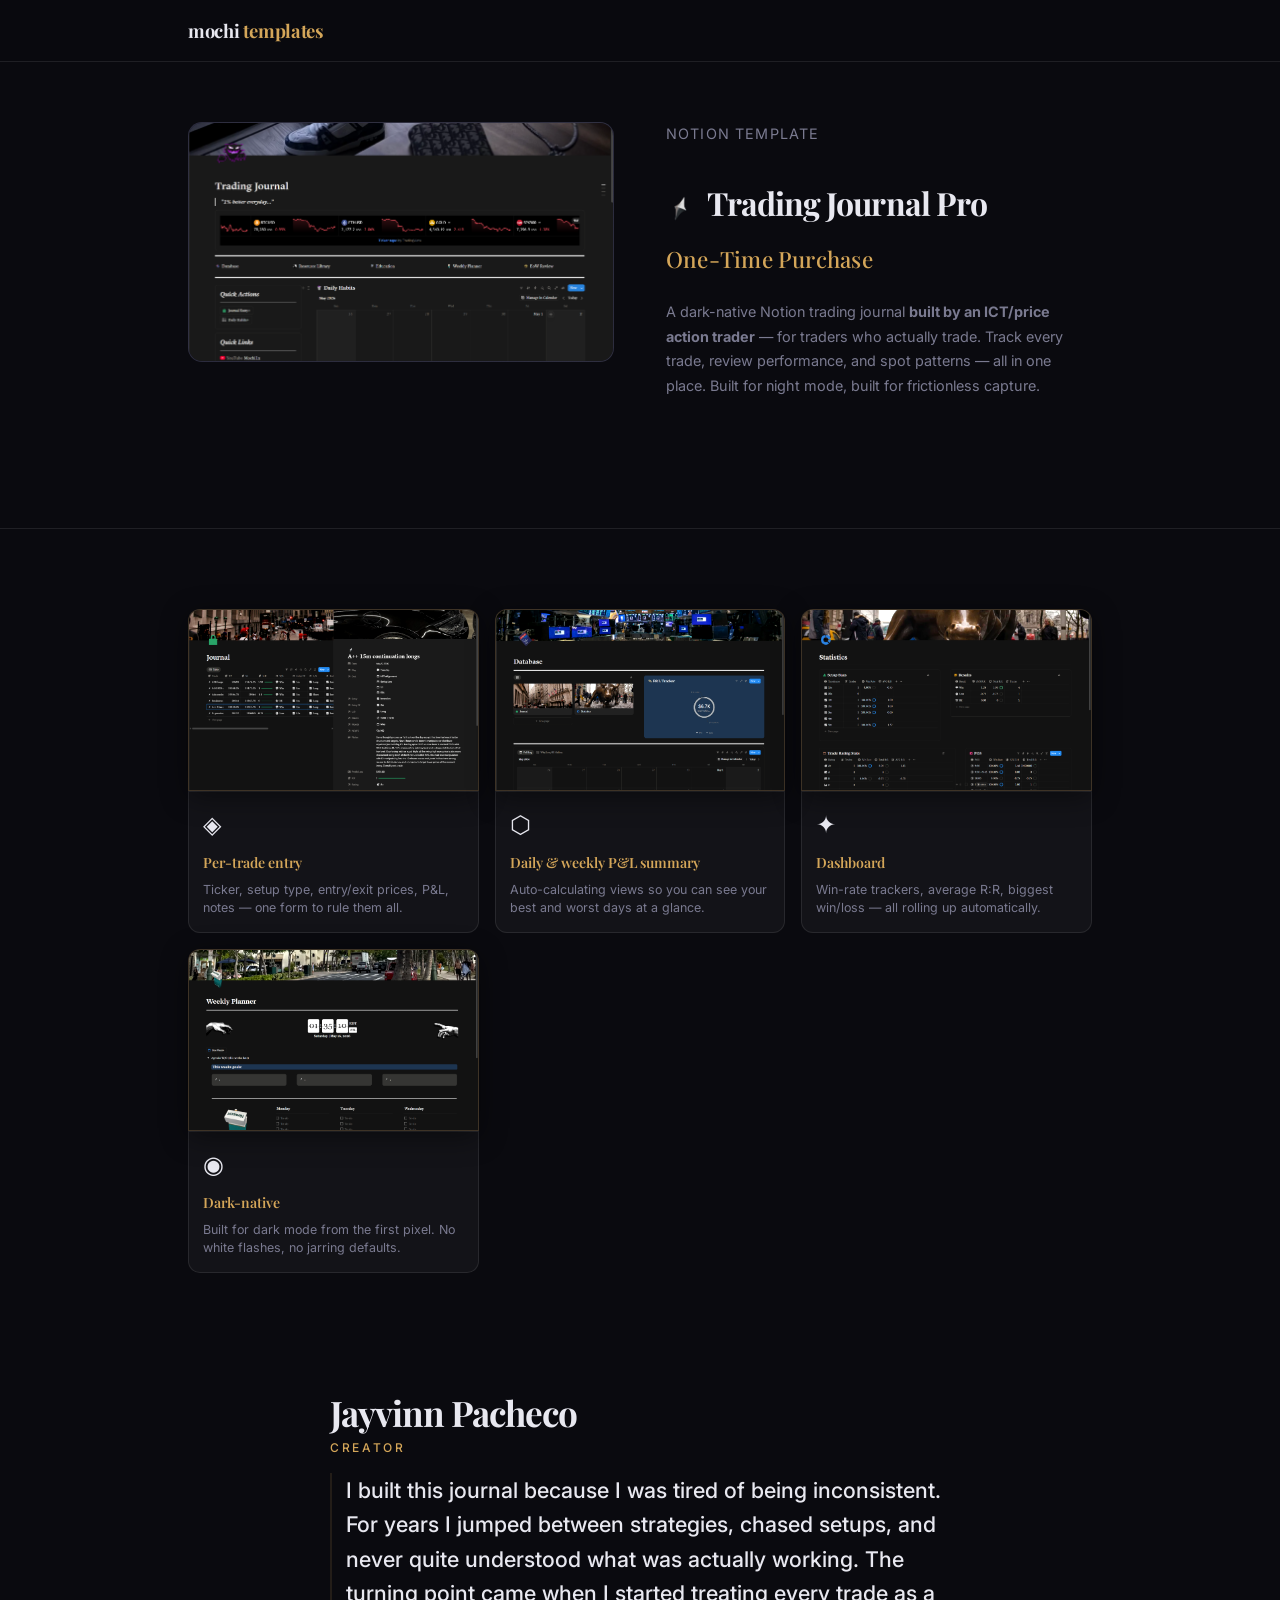
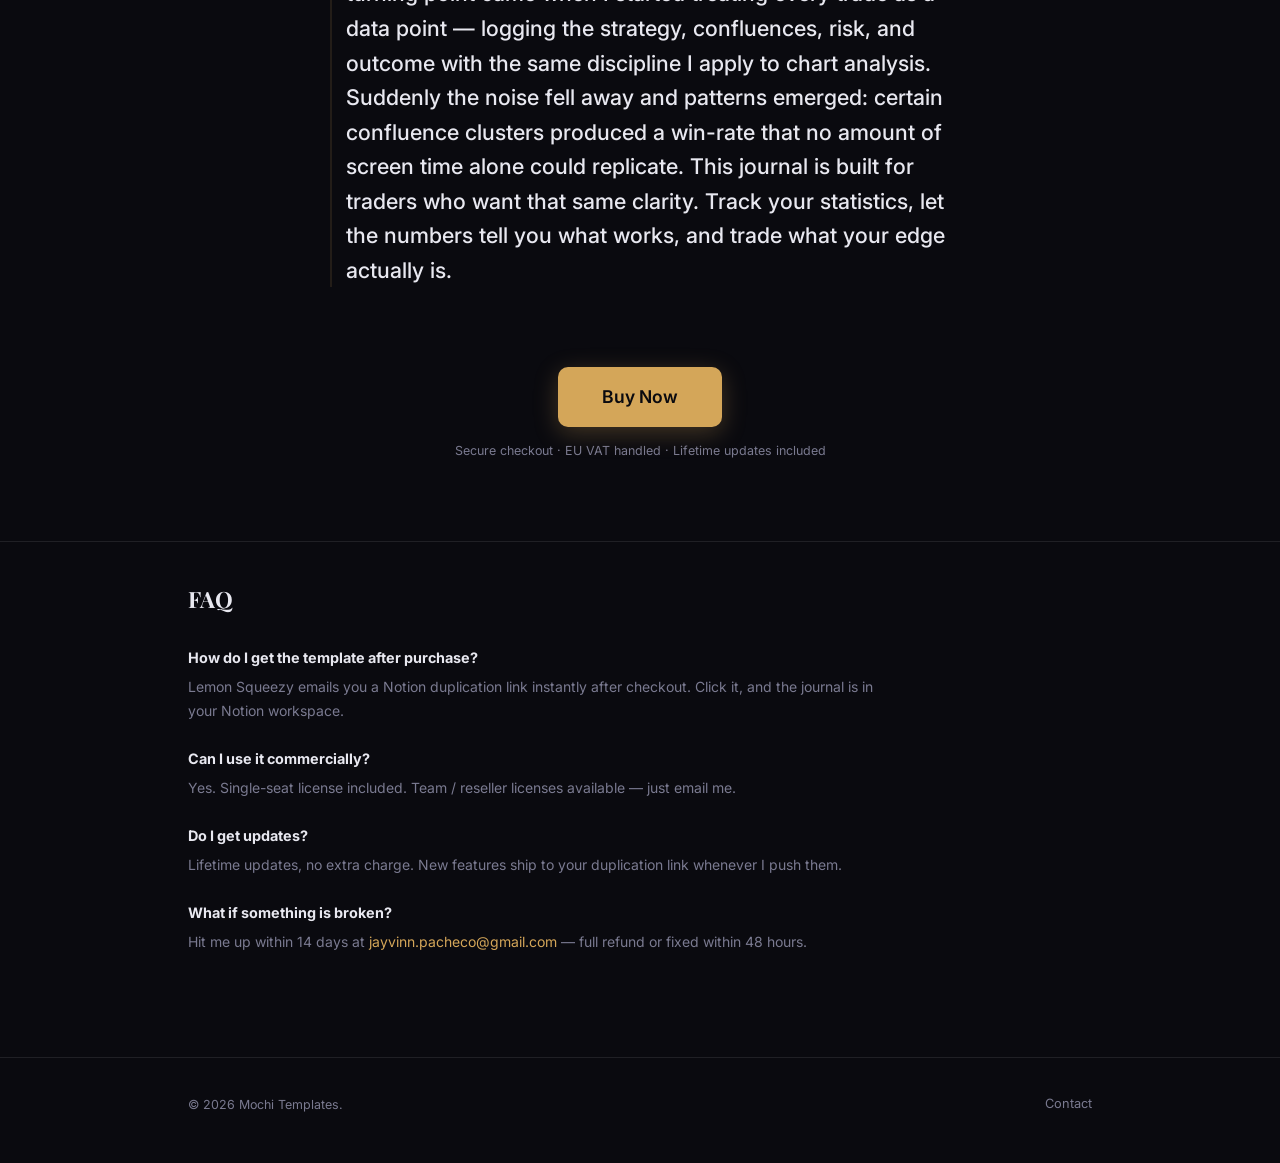
==== index.html @ adfff6d9 "Feature card titles and icons: gold/amber color - .features h3: add color: var(--amber) to match ico" ====
<!DOCTYPE html>
<html lang="en">
<head>
  <meta charset="UTF-8" />
  <meta name="viewport" content="width=device-width, initial-scale=1.0" />
  <title>Trading Journal Pro — Mochi Templates</title>
  <meta name="description" content="Dark-native Notion trading journal for day traders. Track trades, review performance, spot patterns." />
  <link rel="preconnect" href="https://fonts.googleapis.com">
  <link rel="preconnect" href="https://fonts.gstatic.com" crossorigin>
  <link href="https://fonts.googleapis.com/css2?family=Playfair+Display:ital,wght@0,400;0,600;0,700;1,400&family=Inter:wght@300;400;500;600&display=swap" rel="stylesheet">
  <link rel="stylesheet" href="css/style.css?v=b0e0fac" />
</head>
<body>

<header>
  <div class="inner">
    <div class="logo">mochi <span>templates</span></div>
  </div>
</header>

<section class="product-detail">
  <div class="inner">
    <input type="checkbox" id="screenshot-toggle" class="lightbox-toggle">

    <label for="screenshot-toggle" class="product-preview">
      <img src="images/journal-screenshot.png" alt="Trading Journal Pro screenshot — click to enlarge">
    </label>

    <label for="screenshot-toggle" class="lightbox" id="lightbox">
      <div class="lightbox-inner">
        <img src="images/journal-screenshot.png" alt="Trading Journal Pro screenshot — enlarged">
      </div>
    </label>
    <div class="product-info">
      <p class="card-badge">Notion Template</p>
      <h1><img src="images/journal-icon.webp" alt="" class="card-icon"> Trading Journal Pro</h1>
      <p class="price">One-Time Purchase</p>
      <p>A dark-native Notion trading journal <strong>built by an ICT/price action trader</strong> — for traders who actually trade. Track every trade, review performance, and spot patterns — all in one place. Built for night mode, built for frictionless capture.</p>
    </div>
  </div>
</section>

<section class="features">
  <div class="inner">
    <div class="features-col">
      <div class="feature-card">
        <input type="checkbox" id="feature-entry-toggle" class="lightbox-toggle">
        <label for="feature-entry-toggle" class="feature-thumb">
          <img src="images/feature-entry.png" alt="Per-trade entry screenshot - click to enlarge">
        </label>
        <label for="feature-entry-toggle" class="lightbox" id="feature-entry-lightbox">
          <div class="lightbox-inner">
            <img src="images/feature-entry.png" alt="Per-trade entry - enlarged">
          </div>
        </label>
        <div class="feature-text">
          <div class="feature-icon"><span>◈</span></div>
          <h3>Per-trade entry</h3>
          <p>Ticker, setup type, entry/exit prices, P&amp;L, notes — one form to rule them all.</p>
        </div>
      </div>
      <div class="feature-card">
        <input type="checkbox" id="feature-summary-toggle" class="lightbox-toggle">
        <label for="feature-summary-toggle" class="feature-thumb">
          <img src="images/feature-summary.png" alt="Daily &amp; weekly P&amp;L summary screenshot - click to enlarge">
        </label>
        <label for="feature-summary-toggle" class="lightbox" id="feature-summary-lightbox">
          <div class="lightbox-inner">
            <img src="images/feature-summary.png" alt="Daily &amp; weekly P&amp;L summary - enlarged">
          </div>
        </label>
        <div class="feature-text">
          <div class="feature-icon"><span>⬡</span></div>
          <h3>Daily &amp; weekly P&amp;L summary</h3>
          <p>Auto-calculating views so you can see your best and worst days at a glance.</p>
        </div>
      </div>
      <div class="feature-card">
        <input type="checkbox" id="feature-dashboard-toggle" class="lightbox-toggle">
        <label for="feature-dashboard-toggle" class="feature-thumb">
          <img src="images/feature-dashboard.png" alt="Dashboard screenshot - click to enlarge">
        </label>
        <label for="feature-dashboard-toggle" class="lightbox" id="feature-dashboard-lightbox">
          <div class="lightbox-inner">
            <img src="images/feature-dashboard.png" alt="Dashboard - enlarged">
          </div>
        </label>
        <div class="feature-text">
          <div class="feature-icon"><span>✦</span></div>
          <h3>Dashboard</h3>
          <p>Win-rate trackers, average R:R, biggest win/loss — all rolling up automatically.</p>
        </div>
      </div>
      <div class="feature-card">
        <input type="checkbox" id="feature-darknative-toggle" class="lightbox-toggle">
        <label for="feature-darknative-toggle" class="feature-thumb">
          <img src="images/feature-darknative.png" alt="Dark-native screenshot - click to enlarge">
        </label>
        <label for="feature-darknative-toggle" class="lightbox" id="feature-darknative-lightbox">
          <div class="lightbox-inner">
            <img src="images/feature-darknative.png" alt="Dark-native - enlarged">
          </div>
        </label>
        <div class="feature-text">
          <div class="feature-icon"><span>◉</span></div>
          <h3>Dark-native</h3>
          <p>Built for dark mode from the first pixel. No white flashes, no jarring defaults.</p>
        </div>
      </div>
    </div>
  </div>
</section>

<section class="about-section">
  <div class="inner">
    <div class="about-header">
      <h1 class="about-name">Jayvinn Pacheco</h1>
      <p class="about-role">Creator</p>
      <p class="about-bio">I built this journal because I was tired of being inconsistent. For years I jumped between strategies, chased setups, and never quite understood what was actually working. The turning point came when I started treating every trade as a data point — logging the strategy, confluences, risk, and outcome with the same discipline I apply to chart analysis. Suddenly the noise fell away and patterns emerged: certain confluence clusters produced a win-rate that no amount of screen time alone could replicate. This journal is built for traders who want that same clarity. Track your statistics, let the numbers tell you what works, and trade what your edge actually is.</p>
    </div>
  </div>
</section>


<section class="buy-section">
  <div class="inner">
    <a href="https://mochitemplates.lemonsqueezy.com/checkout/buy/52735619-9ce7-4ea7-b6ab-2736a33cb7d8?embed=1"
       class="lemonsqueezy-button btn btn-amber btn-lg" style="font-family:var(--body);">Buy Now</a>
    <p class="buy-note">Secure checkout · EU VAT handled · Lifetime updates included</p>
  </div>
</section>

<!-- FAQ -->
<section class="faq-section">
  <div class="inner">
    <h2 class="section-heading">FAQ</h2>
    <div class="faq-list">
      <div class="faq-item">
        <p class="faq-q"><strong>How do I get the template after purchase?</strong></p>
        <p class="faq-a">Lemon Squeezy emails you a Notion duplication link instantly after checkout. Click it, and the journal is in your Notion workspace.</p>
      </div>
      <div class="faq-item">
        <p class="faq-q"><strong>Can I use it commercially?</strong></p>
        <p class="faq-a">Yes. Single-seat license included. Team / reseller licenses available — just email me.</p>
      </div>
      <div class="faq-item">
        <p class="faq-q"><strong>Do I get updates?</strong></p>
        <p class="faq-a">Lifetime updates, no extra charge. New features ship to your duplication link whenever I push them.</p>
      </div>
      <div class="faq-item">
        <p class="faq-q"><strong>What if something is broken?</strong></p>
        <p class="faq-a">Hit me up within 14 days at <a href="mailto:jayvinn.pacheco@gmail.com" class="text-link">jayvinn.pacheco@gmail.com</a> — full refund or fixed within 48 hours.</p>
      </div>
    </div>
  </div>
</section>

<footer>
  <div class="inner">
    <span>© 2026 Mochi Templates.</span>
    <div style="display:flex;gap:24px;">
      <a href="mailto:jayvinn.pacheco@gmail.com">Contact</a>
    </div>
  </div>
</footer>

<script src="https://assets.lemonsqueezy.com/lemon.js" defer></script>
</body>
</html>
---- css/style.css ----
/* globals */
:root {
  --bg: #0a0a0f;
  --surface: rgba(255,255,255,.04);
  --surface-hover: rgba(255,255,255,.08);
  --border: rgba(255,255,255,.09);
  --amber: #d4a659;
  --amber-dim: rgba(212,166,89,.12);
  --amber-glow: rgba(212,166,89,.28);
  --text: #e8e8f0;
  --muted: #7a7a90;
  --radius: 14px;
  --spring: cubic-bezier(.23,1,.32,1);
  --display: 'Playfair Display', Georgia, serif;
  --body: 'Inter', -apple-system, BlinkMacSystemFont, sans-serif;
}

*, *::before, *::after { box-sizing: border-box; margin: 0; padding: 0; }
html { scroll-behavior: smooth; }
body {
  font-family: var(--body);
  background: var(--bg);
  color: var(--text);
  line-height: 1.6;
  min-height: 100vh;
}
a { color: inherit; text-decoration: none; }
img { max-width: 100%; display: block; }

.inner { max-width: 960px; margin: 0 auto; padding: 0 28px; }

/* ─── HEADER ─── */
header {
  position: sticky; top: 0; z-index: 20;
  background: rgba(10,10,15,.82); backdrop-filter: blur(14px);
  border-bottom: 1px solid var(--border);
  padding: 16px 0;
}
header .inner { display: flex; align-items: center; justify-content: space-between; }
.logo { font-size: 1.15rem; font-weight: 700; letter-spacing: -.015em; font-family: var(--display); }
.logo span { color: var(--amber); }
nav { display: flex; gap: 28px; }
nav a { font-size: .875rem; color: var(--muted); transition: color .2s; }
nav a:hover { color: var(--text); }

/* ─── HERO ─── */
.hero {
  padding: 90px 0 80px;
  text-align: center;
}
.hero h1 {
  font-size: clamp(2.2rem, 5vw, 3.4rem);
  font-weight: 700;
  letter-spacing: -.03em;
  line-height: 1.15;
  margin-bottom: 18px;
  font-family: var(--display);
}
.hero h1 em {
  font-style: normal;
  color: var(--amber);
  text-shadow: 0 0 40px var(--amber-glow);
}
.hero p {
  font-size: 1.05rem;
  color: var(--muted);
  max-width: 560px;
  margin: 0 auto 38px;
}

/* ─── BUTTONS ─── */
.btn {
  display: inline-flex; align-items: center; gap: 8px;
  padding: 13px 30px; border-radius: 10px;
  font-size: .95rem; font-weight: 600;
  font-family: var(--body);
  cursor: pointer; border: none; transition: transform .22s var(--spring), box-shadow .22s var(--spring);
  position: relative; overflow: hidden;
}
.btn::after {
  content: ''; position: absolute; inset: 0;
  background: linear-gradient(135deg, rgba(255,255,255,.1), transparent 60%);
  opacity: 0; transition: opacity .2s;
}
.btn:hover::after { opacity: 1; }
.btn:hover { transform: translateY(-2px); }

.btn-amber {
  background: var(--amber);
  color: #0a0a0f;
  box-shadow: 0 6px 24px var(--amber-glow);
}
.btn-amber:hover { box-shadow: 0 10px 40px rgba(232,162,63,.35); }

.btn-ghost {
  background: var(--surface);
  color: var(--text);
  border: 1px solid var(--border);
}
.btn-ghost:hover { background: var(--surface-hover); }

/* ─── TEMPLATE CARDS ─── */
.cards { padding: 40px 0 80px; }
.section-label {
  font-size: .75rem; text-transform: uppercase; letter-spacing: .12em;
  color: var(--muted); margin-bottom: 28px;
}
.cards-grid {
  display: grid;
  grid-template-columns: repeat(auto-fill, minmax(300px, 1fr));
  gap: 24px;
}
.card {
  background: var(--surface);
  border: 1px solid var(--border);
  border-radius: var(--radius);
  overflow: hidden;
  transition: transform .25s var(--spring), border-color .25s, box-shadow .25s;
  cursor: pointer;
}
.card:hover {
  transform: translateY(-4px);
  border-color: rgba(255,255,255,.16);
  box-shadow: 0 20px 60px rgba(0,0,0,.5), 0 0 0 1px var(--amber-dim);
}
.card-thumb {
  aspect-ratio: 16/10;
  background: linear-gradient(135deg, #16162a, #1c1c2e);
  display: flex; align-items: center; justify-content: center;
  color: var(--muted); font-size: .85rem;
}
.card-body { padding: 20px 22px; }
.card-badge {
  font-size: .7rem; text-transform: uppercase; letter-spacing: .08em;
  color: var(--amber);
  margin-bottom: 8px;
}
.card-body h3 { font-size: 1rem; font-weight: 650; margin-bottom: 6px; font-family: var(--display); }
.card-body p { font-size: .85rem; color: var(--muted); line-height: 1.55; }
.card-footer { padding: 14px 22px; border-top: 1px solid var(--border); display: flex; justify-content: space-between; align-items: center; }
.card-price { font-size: 1.05rem; font-weight: 700; color: var(--amber); }

/* ─── FEATURES ─── */
.features { padding: 80px 0; border-top: 1px solid var(--border); }
.features .inner {
  display: grid;
  grid-template-columns: 1fr;
  gap: 28px;
}

.features-col {
  display: grid;
  grid-template-columns: repeat(auto-fill, minmax(240px, 1fr));
  gap: 16px;
  width: 100%;
}

/* ─── ABOUT SECTION ─── */
.about-section {
  padding: 40px 0 80px;
}
.about-section .about-header {
  max-width: 620px;
  margin: 0 auto;
  text-align: left;
  align-items: flex-start;
  padding-top: 0;
}
.about-name {
  font-family: var(--display);
  font-size: clamp(1.5rem, 2.8vw, 2.2rem);
  font-weight: 700;
  letter-spacing: -.03em;
  color: var(--text);
  margin-bottom: 4px;
  line-height: 1.15;
}
.about-role {
  font-family: var(--body);
  font-size: .75rem;
  font-weight: 500;
  text-transform: uppercase;
  letter-spacing: .22em;
  color: var(--amber);
  margin-bottom: 16px;
}
.about-bio {
  font-size: 1.35rem;
  font-weight: 500;
  line-height: 1.6;
  border-left: 2px solid var(--amber-dim);
  padding-left: 14px;
}

/* ─── FOOTER ─── */
.feature-card > .feature-thumb { border-radius: calc(var(--radius) - 2px) calc(var(--radius) - 2px) 0 0; margin-bottom: 0; }
.feature-card > .feature-card {
  display: flex;
  flex-direction: column;
}
.feature-card > .feature-thumb {
  border-radius: calc(var(--radius) - 2px) calc(var(--radius) - 2px) 0 0;
  margin-bottom: 0;
}


.feature-text { padding: 18px; background: var(--surface); border: 1px solid var(--border); border-radius: 0 0 calc(var(--radius) - 2px) calc(var(--radius) - 2px); }
.feature-card > .feature-text { padding: 14px; background: var(--surface); border: 1px solid var(--border); border-radius: 0 0 calc(var(--radius) - 2px) calc(var(--radius) - 2px); }
.feature-icon { font-size: 1.5rem; margin-bottom: 8px; }
.feature-thumb {
  display: flex;
  aspect-ratio: 16/10;
  background: var(--surface);
  border: 1px solid rgba(212, 166, 89, .22);
  border-radius: calc(var(--radius) - 2px);
  overflow: hidden;
  position: relative;
  cursor: zoom-in;
  box-shadow: 0 6px 28px rgba(0,0,0,.45), 0 0 0 1px rgba(212, 166, 89, .1) inset;
  margin-bottom: 8px;
}
.feature-thumb img {
  width: 100%; height: 100%; object-fit: cover;
  position: absolute; inset: 0;
  filter: contrast(1.08) brightness(1.06);
}
.feature-thumb:hover img {
  brightness:1.14;
  transition: filter .3s ease, transform .25s cubic-bezier(.34,1.56,.64,1);
  transform: scale(1.02);
}

.feature-thumb img {
  width: 100%; height: 100%; object-fit: cover;
  position: absolute; inset: 0;
}

.feature-overlay {
  position: absolute;
  bottom: 0; left: 0; right: 0;
  height: 32px;
  background: linear-gradient(chars: rgba(10,10,15,.0), rgba(10,10,15,.6));
  display: flex;
  align-items: center;
  justify-content: flex-end;
  padding: 0 10px;
  font-size: .65rem;
  font-weight: 500;
  letter-spacing: .06em;
  text-transform: uppercase;
  color: var(--amber);
  font-family: var(--body);
  pointer-events: none;
  border-radius: 0 0 calc(var(--radius) - 2px) calc(var(--radius) - 2px);
}
.feature-thumb { aspect-ratio: 16/10; }
  aspect-ratio: 16/10;
.feature-icon span { color: var(--amber); }
.features h3 { font-size: .88rem; font-weight: 600; margin-bottom: 6px; font-family: var(--display); color: var(--amber); }
.features p  { font-size: .78rem; color: var(--muted); line-height: 1.5; }

/* ─── FOOTER ─── */
footer { border-top: 1px solid var(--border); padding: 36px 0 48px; }
footer .inner { display: flex; align-items: center; justify-content: space-between; }
footer a { font-size: .8rem; color: var(--muted); transition: color .2s; }
footer a:hover { color: var(--amber); }
footer span { font-size: .78rem; color: var(--muted); }

/* ─── PRODUCT DETAIL ─── */
.product-detail { padding: 60px 0 100px; }
.product-detail .inner { display: grid; grid-template-columns: 1fr 1fr; gap: 52px; align-items: start; }
.product-preview {
  aspect-ratio: 16/9;
  background: linear-gradient(135deg, #16162a, #1c1c2e);
  border-radius: var(--radius);
  border: 1px solid var(--border);
  display: flex; align-items: center; justify-content: center;
  overflow: hidden;
  position: relative;
}
.product-preview img {
  width: 100%; height: 100%; object-fit: cover;
  position: absolute; inset: 0;
}
.product-info h1 {
  font-size: 2rem; font-weight: 700; letter-spacing: -.03em;
  margin-bottom: 12px; font-family: var(--display);
}
.product-info h1 img {
  display: inline-block; vertical-align: middle;
  width: 28px; height: 28px; margin-right: 8px;
}

.card-icon {
  display: inline-block; vertical-align: middle;
  width: 26px; height: 26px; margin-right: 7px;
  opacity: 0.9; filter: none;
}

.product-info .price { font-size: 1.4rem; font-weight: 500; font-family: var(--display); color: var(--amber); letter-spacing: .01em; margin-bottom: 22px; }
.product-info p { font-size: .9rem; color: var(--muted); line-height: 1.7; margin-bottom: 30px; }
.product-features { margin-bottom: 36px; }
.product-features li {
  list-style: none;
  font-size: .875rem;
  padding: 7px 0;
  border-bottom: 1px solid var(--border);
}
.product-features li::before { content: '→ '; color: var(--amber); }

/* ─── LEGAL ─── */
.legal { padding: 80px 0; border-top: 1px solid var(--border); }
.legal .inner { max-width: 760px; }
.legal h1 { font-size: 1.9rem; font-weight: 700; letter-spacing: -.03em; margin-bottom: 12px; font-family: var(--display); }
.legal h2 { font-size: 1.1rem; font-weight: 600; margin: 36px 0 12px; color: var(--text); font-family: var(--display); }
.legal p { font-size: .875rem; color: var(--muted); line-height: 1.75; margin-bottom: 14px; }



/* ── hidden checkbox for lightbox state ── */
.lightbox-toggle {
  position: absolute; width: 0; height: 0;
  opacity: 0; pointer-events: none; overflow: hidden;
  clip: rect(0,0,0,0);
}

/* ── product preview becomes clickable label ── */
.product-preview {
  cursor: zoom-in;
}
.product-preview:hover img {
  filter: brightness(1.1);
}

/* ── lightbox overlay — hidden until checkbox checked ── */
.lightbox {
  display: none;
  position: fixed; inset: 0; z-index: 9999;
  background: rgba(0,0,0,.9);
  backdrop-filter: blur(10px);
  align-items: center; justify-content: center;
  padding: 40px;
  cursor: zoom-out;
  animation: lb-fade-in .25s ease;
}
#screenshot-toggle:checked ~ .lightbox {
  display: flex;
}

#feature-entry-toggle:checked ~ .lightbox {
  display: flex;
}
#feature-entry-toggle:checked ~ .lightbox .lightbox-inner img {
  transform: scale(1);
}

#feature-summary-toggle:checked ~ .lightbox {
  display: flex;
}
#feature-summary-toggle:checked ~ .lightbox .lightbox-inner img {
  transform: scale(1);
}

#feature-dashboard-toggle:checked ~ .lightbox {
  display: flex;
}
#feature-dashboard-toggle:checked ~ .lightbox .lightbox-inner img {
  transform: scale(1);
}

#feature-darknative-toggle:checked ~ .lightbox {
  display: flex;
}
#feature-darknative-toggle:checked ~ .lightbox .lightbox-inner img {
  transform: scale(1);
}


@keyframes lb-fade-in {
  from { opacity: 0; }
  to   { opacity: 1; }
}
.lightbox-inner {
  position: relative;
  max-width: 90vw;
  max-height: 84vh;
  display: flex;
  align-items: center;
  justify-content: center;
  cursor: default;
}
.lightbox-inner img {
  max-width: 90vw;
  max-height: 84vh;
  object-fit: contain;
  border-radius: var(--radius);
  box-shadow: 0 24px 80px rgba(0,0,0,.7), 0 0 0 1px var(--border);
  transform: scale(.92);
  transition: transform .35s cubic-bezier(.34,1.56,.64,1);
  cursor: zoom-out;
}
#screenshot-toggle:checked ~ .lightbox .lightbox-inner img {
  transform: scale(1);
}


/* ─── LEMONSQUEEZY OVERRIDES ─── */
.lemonsqueezy-button,
.lemonsqueezy-button *,
.ls-button,
.ls-button * {
  font-family: var(--body) !important;
}
/* ─── BUY SECTION ─── */
.buy-section { padding: 0 0 80px; }
.buy-section .inner { text-align: center; }
.buy-note {
  font-size: .78rem;
  color: var(--muted);
  margin-top: 14px;
  font-family: var(--body);
}
.btn-lg {
  font-size: 1.1rem;
  padding: 16px 44px;
}

/* ─── FAQ ─── */
.faq-section {
  padding: 40px 0 80px;
  border-top: 1px solid var(--border);
}
.section-heading {
  font-size: 1.4rem;
  font-weight: 700;
  font-family: var(--display);
  margin-bottom: 28px;
}
.faq-list {
  max-width: 700px;
}
.faq-item {
  margin-bottom: 24px;
}
.faq-q {
  font-size: .9rem;
  color: var(--text);
  margin-bottom: 6px;
  font-family: var(--body);
}
.faq-a {
  font-size: .875rem;
  color: var(--muted);
  line-height: 1.7;
  font-family: var(--body);
}
.text-link {
  color: var(--amber);
}
.text-link:hover { color: var(--amber); }



@media (max-width: 700px) {
  .product-detail .inner { grid-template-columns: 1fr; }
  nav { gap: 16px; }
  .features .inner { grid-template-columns: 1fr; }
  .features-col {
    display: grid;
    grid-template-columns: 1fr 1fr;
    gap: 12px;
    max-width: none;
  }
}
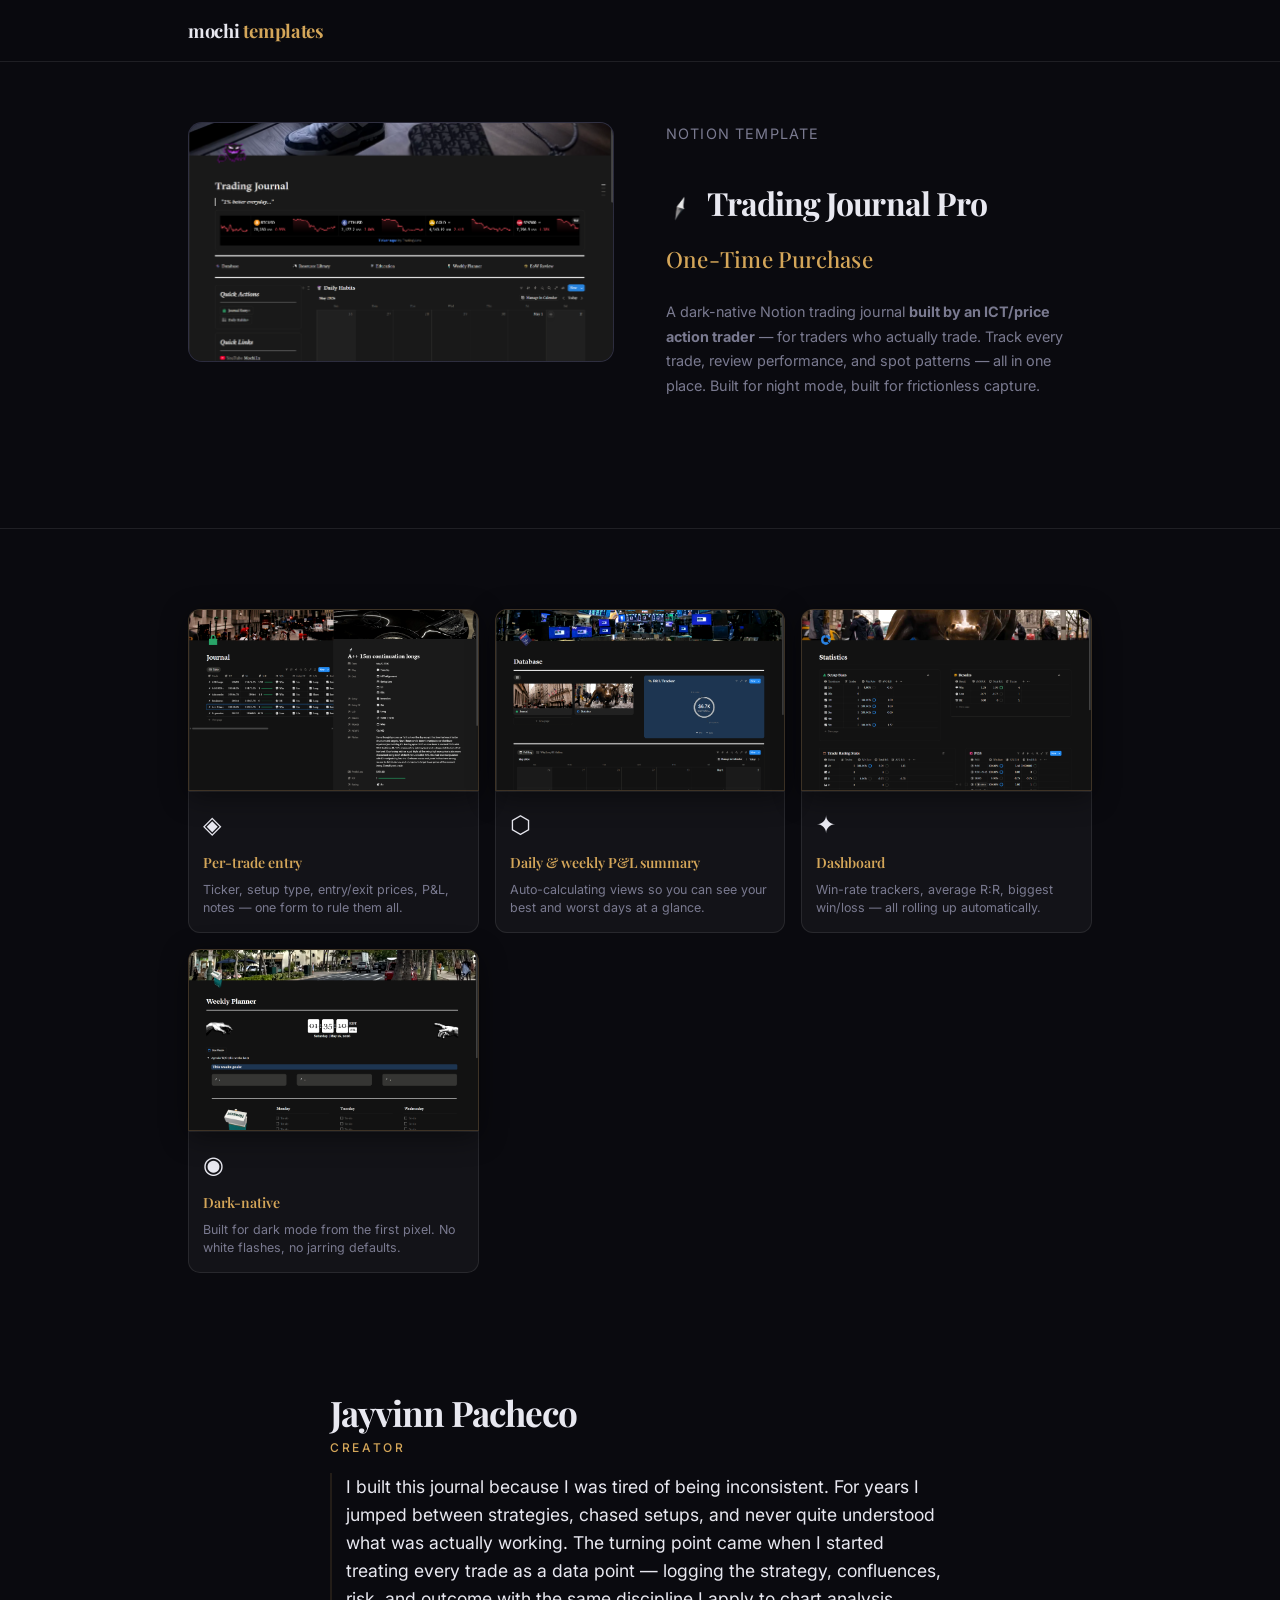
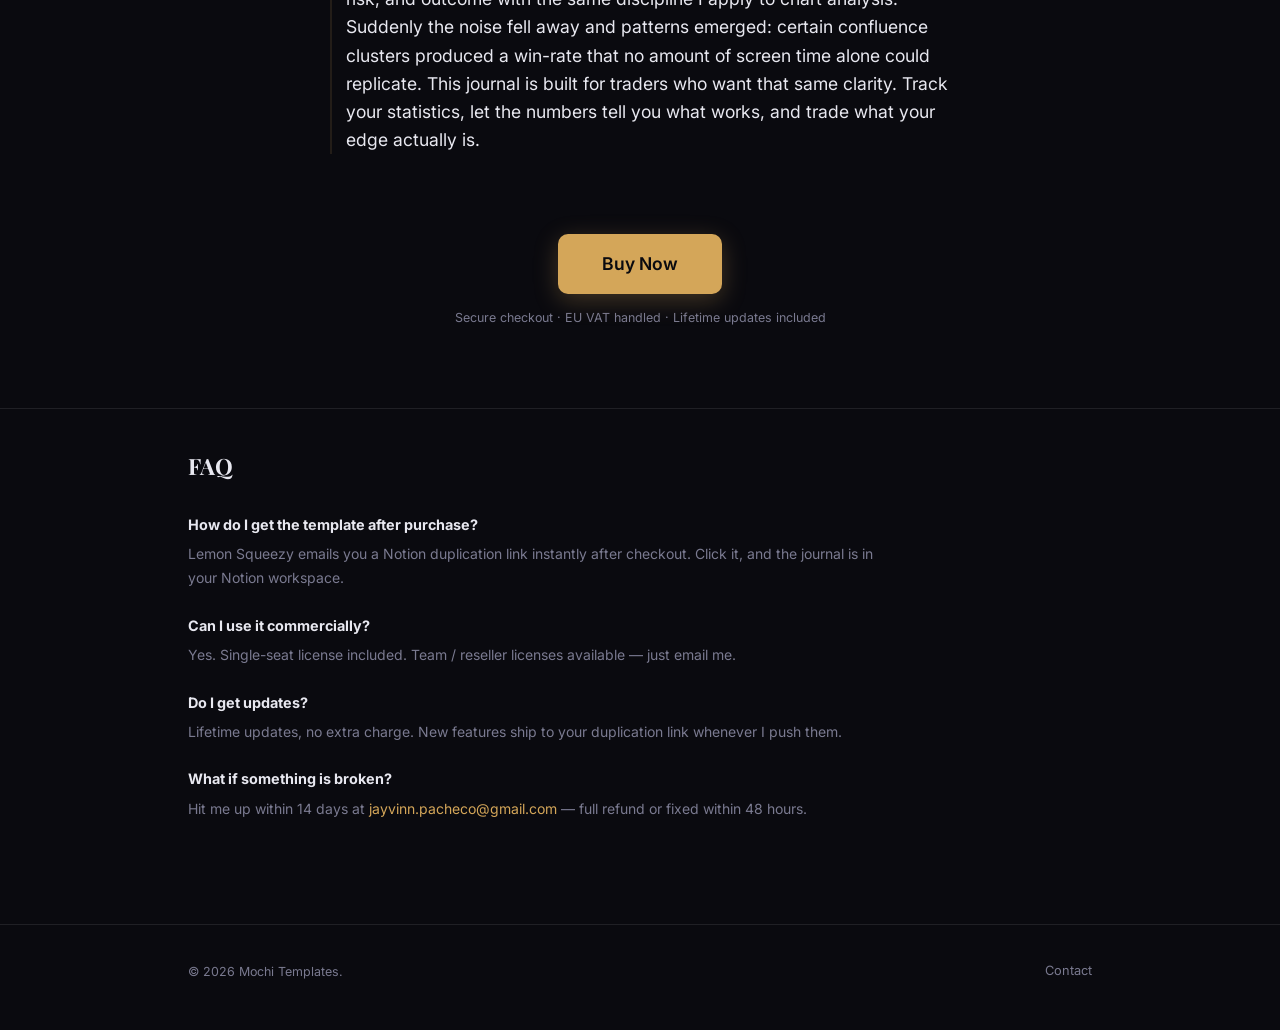
==== commit 554c8005: "Lighten bio paragraph: font-weight 500→400, font-size 1.35rem→1.1rem" ====
--- a/index.html
+++ b/index.html
@@ -8,7 +8,7 @@
   <link rel="preconnect" href="https://fonts.googleapis.com">
   <link rel="preconnect" href="https://fonts.gstatic.com" crossorigin>
   <link href="https://fonts.googleapis.com/css2?family=Playfair+Display:ital,wght@0,400;0,600;0,700;1,400&family=Inter:wght@300;400;500;600&display=swap" rel="stylesheet">
-  <link rel="stylesheet" href="css/style.css?v=b0e0fac" />
+  <link rel="stylesheet" href="css/style.css?v=8106c30" />
 </head>
 <body>
 
--- a/css/style.css
+++ b/css/style.css
@@ -185,8 +185,8 @@
   margin-bottom: 16px;
 }
 .about-bio {
-  font-size: 1.35rem;
-  font-weight: 500;
+  font-size: 1.1rem;
+  font-weight: 400;
   line-height: 1.6;
   border-left: 2px solid var(--amber-dim);
   padding-left: 14px;
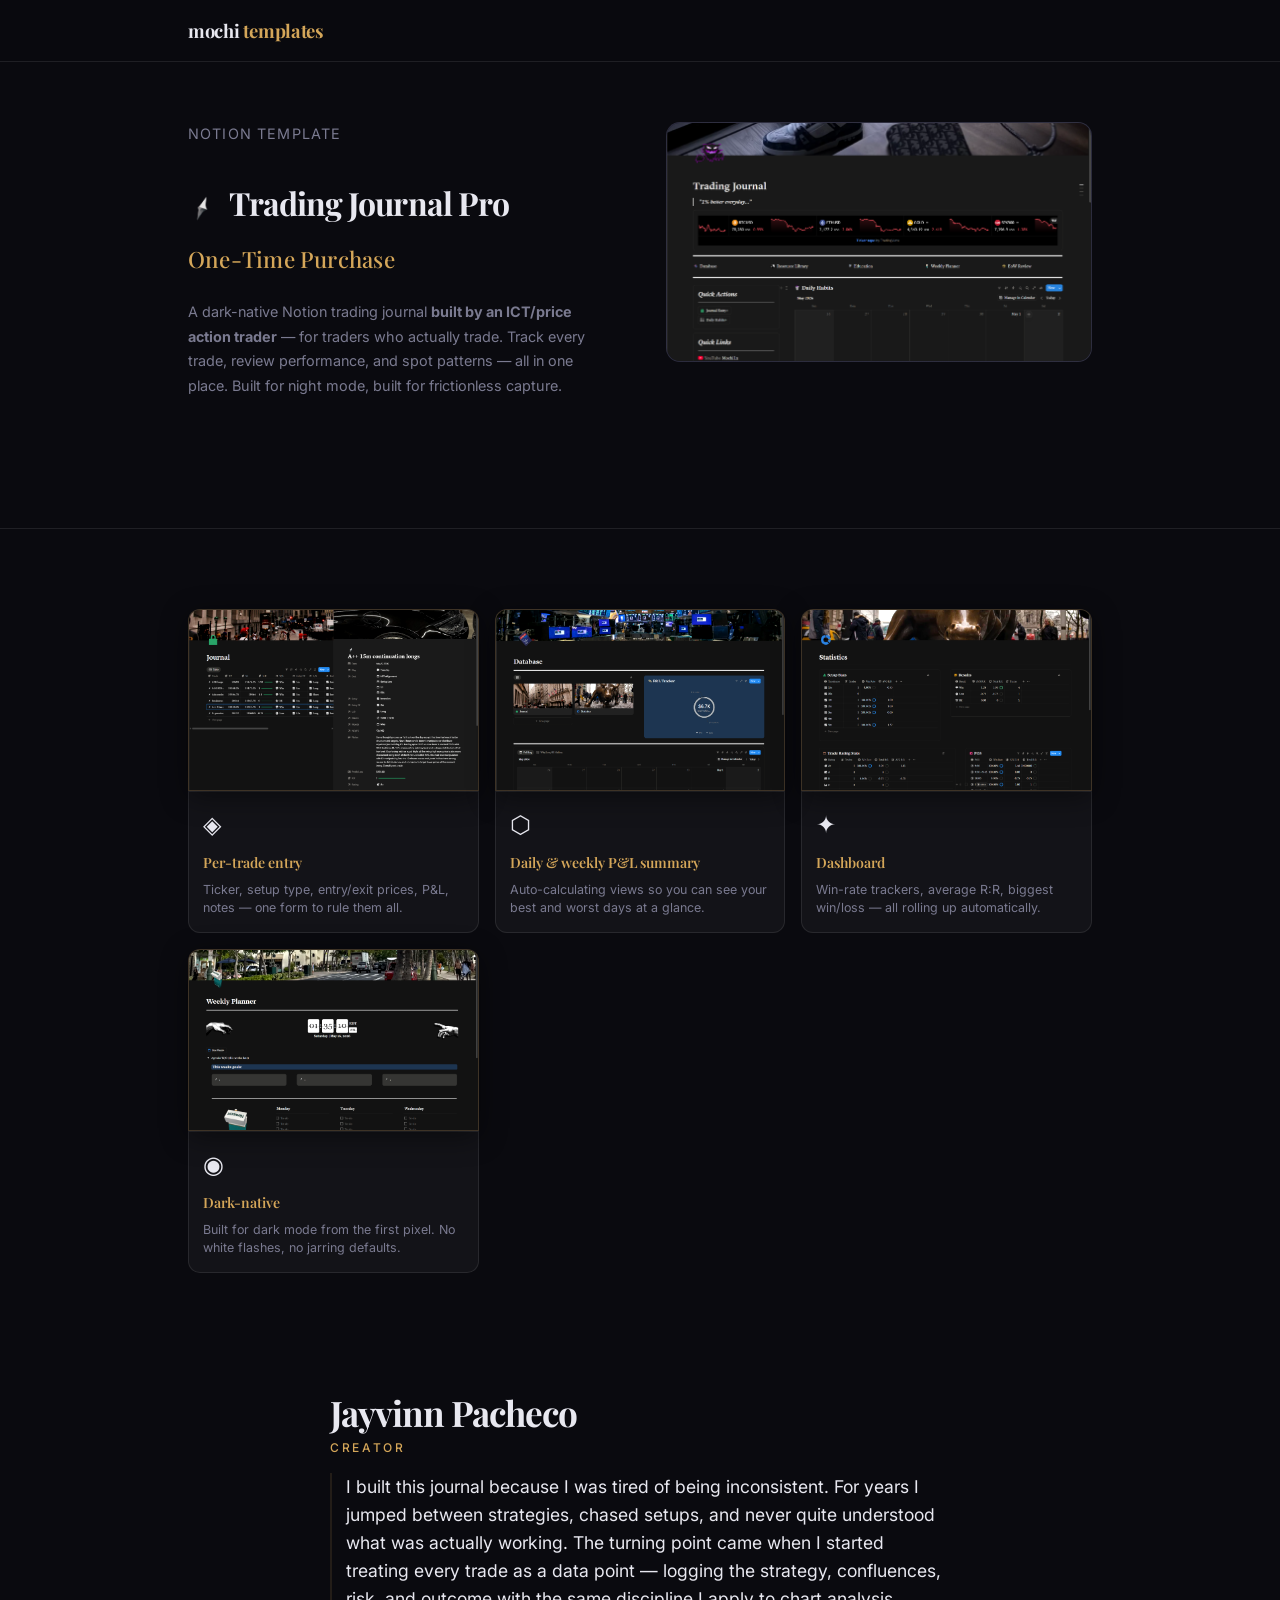
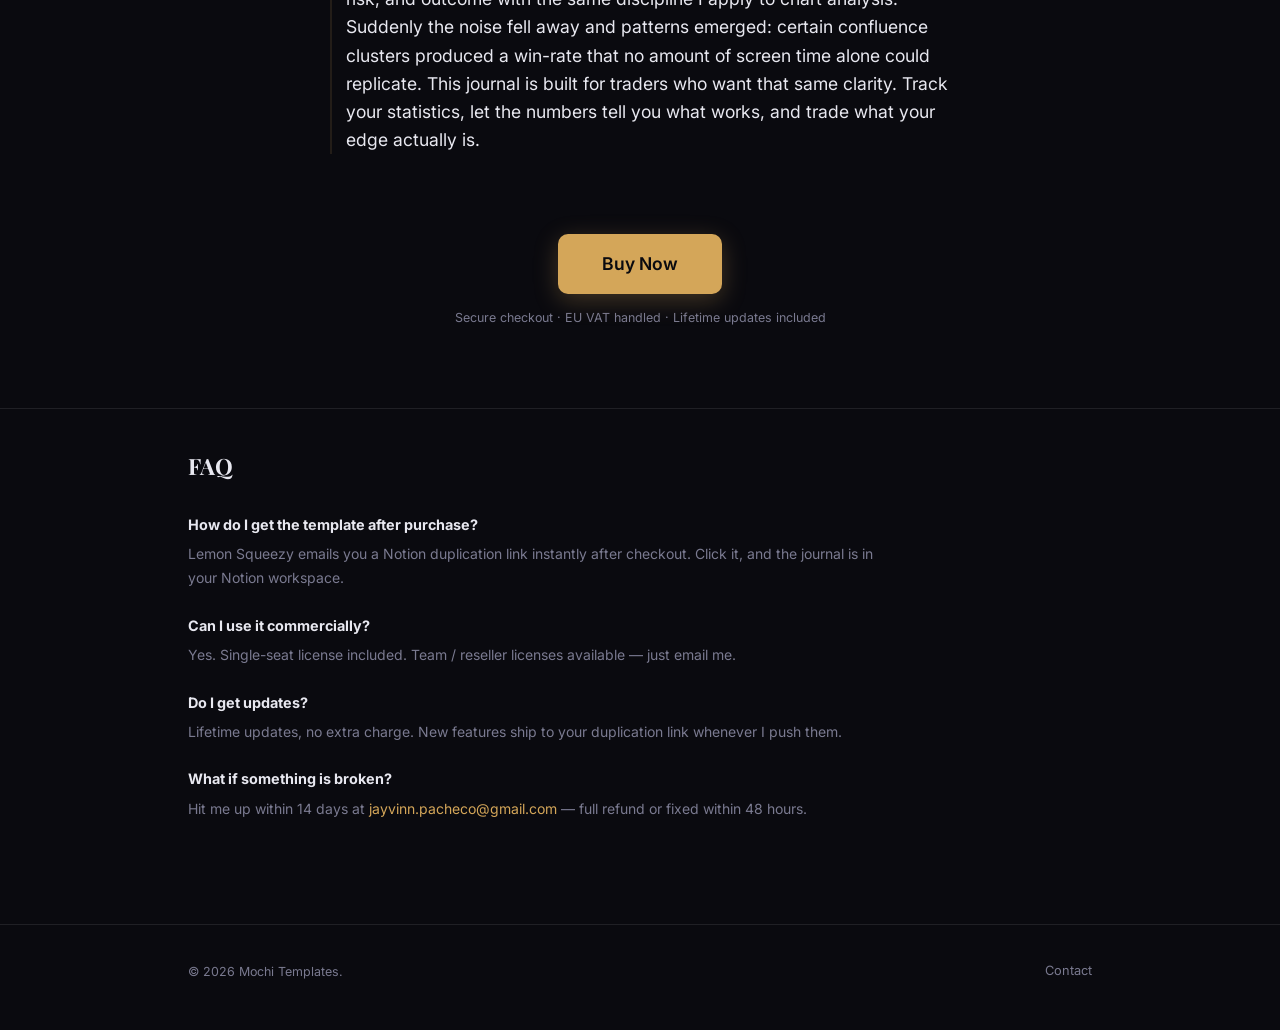
==== commit 89122052: "Swap product-detail grid order: description left, screenshot thumbnail right" ====
--- a/index.html
+++ b/index.html
@@ -8,7 +8,7 @@
   <link rel="preconnect" href="https://fonts.googleapis.com">
   <link rel="preconnect" href="https://fonts.gstatic.com" crossorigin>
   <link href="https://fonts.googleapis.com/css2?family=Playfair+Display:ital,wght@0,400;0,600;0,700;1,400&family=Inter:wght@300;400;500;600&display=swap" rel="stylesheet">
-  <link rel="stylesheet" href="css/style.css?v=8106c30" />
+  <link rel="stylesheet" href="css/style.css?v=f5477a0" />
 </head>
 <body>
 
@@ -22,6 +22,13 @@
   <div class="inner">
     <input type="checkbox" id="screenshot-toggle" class="lightbox-toggle">
 
+    <div class="product-info">
+      <p class="card-badge">Notion Template</p>
+      <h1><img src="images/journal-icon.webp" alt="" class="card-icon"> Trading Journal Pro</h1>
+      <p class="price">One-Time Purchase</p>
+      <p>A dark-native Notion trading journal <strong>built by an ICT/price action trader</strong> — for traders who actually trade. Track every trade, review performance, and spot patterns — all in one place. Built for night mode, built for frictionless capture.</p>
+    </div>
+
     <label for="screenshot-toggle" class="product-preview">
       <img src="images/journal-screenshot.png" alt="Trading Journal Pro screenshot — click to enlarge">
     </label>
@@ -31,12 +38,6 @@
         <img src="images/journal-screenshot.png" alt="Trading Journal Pro screenshot — enlarged">
       </div>
     </label>
-    <div class="product-info">
-      <p class="card-badge">Notion Template</p>
-      <h1><img src="images/journal-icon.webp" alt="" class="card-icon"> Trading Journal Pro</h1>
-      <p class="price">One-Time Purchase</p>
-      <p>A dark-native Notion trading journal <strong>built by an ICT/price action trader</strong> — for traders who actually trade. Track every trade, review performance, and spot patterns — all in one place. Built for night mode, built for frictionless capture.</p>
-    </div>
   </div>
 </section>
 
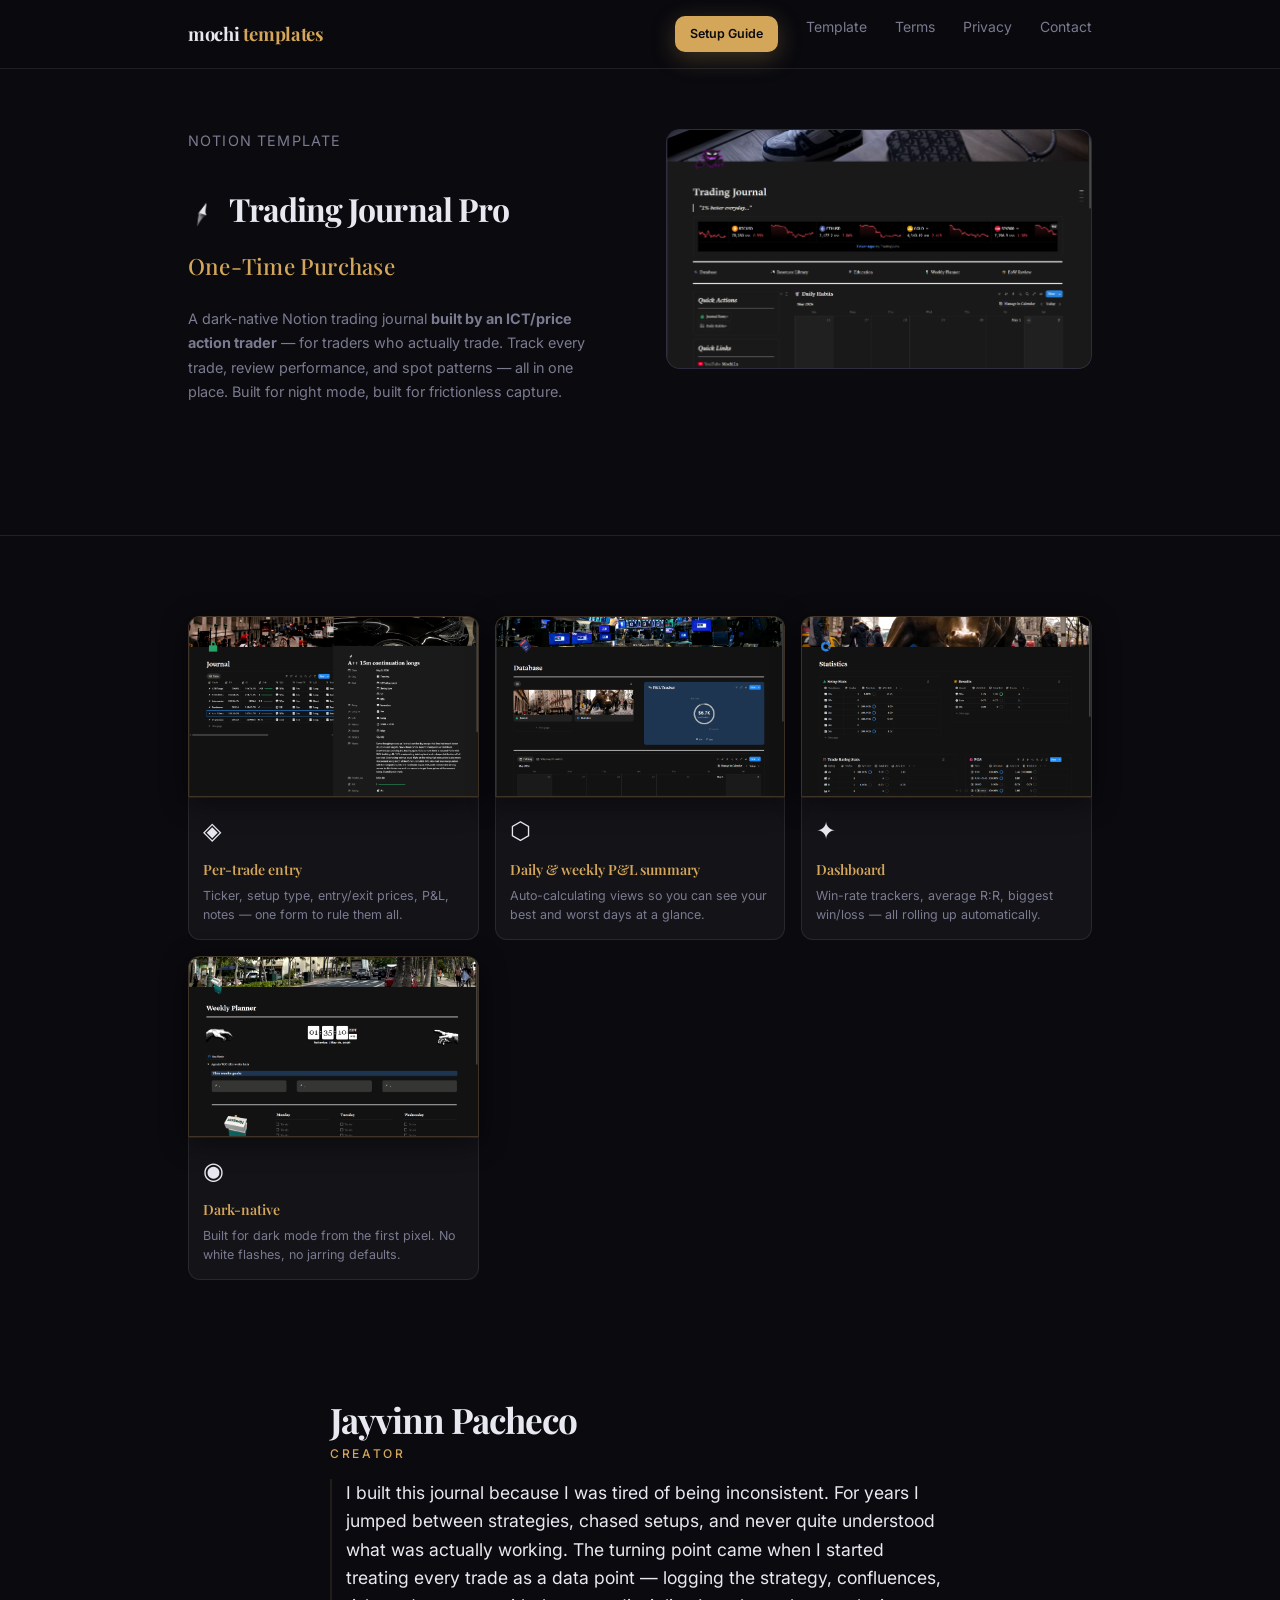
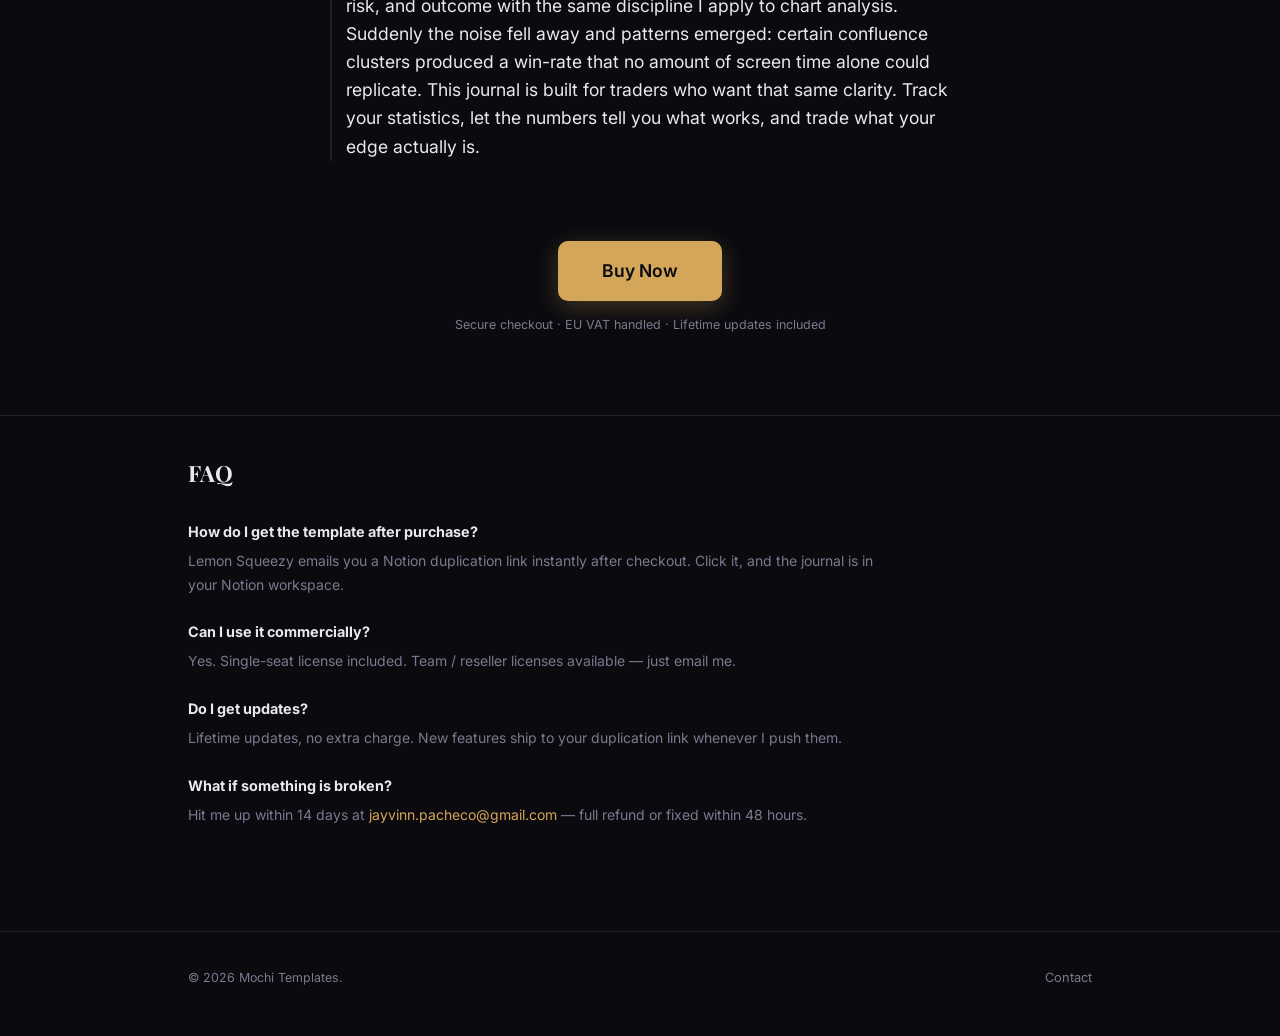
==== commit a7cb014d: "Add setup guide subpage + nav button on storefront - New setup-guide.html with 9-step walkthrough - " ====
--- a/index.html
+++ b/index.html
@@ -14,7 +14,14 @@
 
 <header>
   <div class="inner">
-    <div class="logo">mochi <span>templates</span></div>
+    <div class="logo"><a href="/">mochi <span>templates</span></a></div>
+    <nav>
+      <a href="/setup-guide.html" class="btn btn-amber" style="padding:8px 15px;font-size:.78rem;">Setup Guide</a>
+      <a href="/product/trading-journal-pro.html">Template</a>
+      <a href="/legal/terms.html">Terms</a>
+      <a href="/legal/privacy.html">Privacy</a>
+      <a href="mailto:jayvinn.pacheco@gmail.com">Contact</a>
+    </nav>
   </div>
 </header>
 
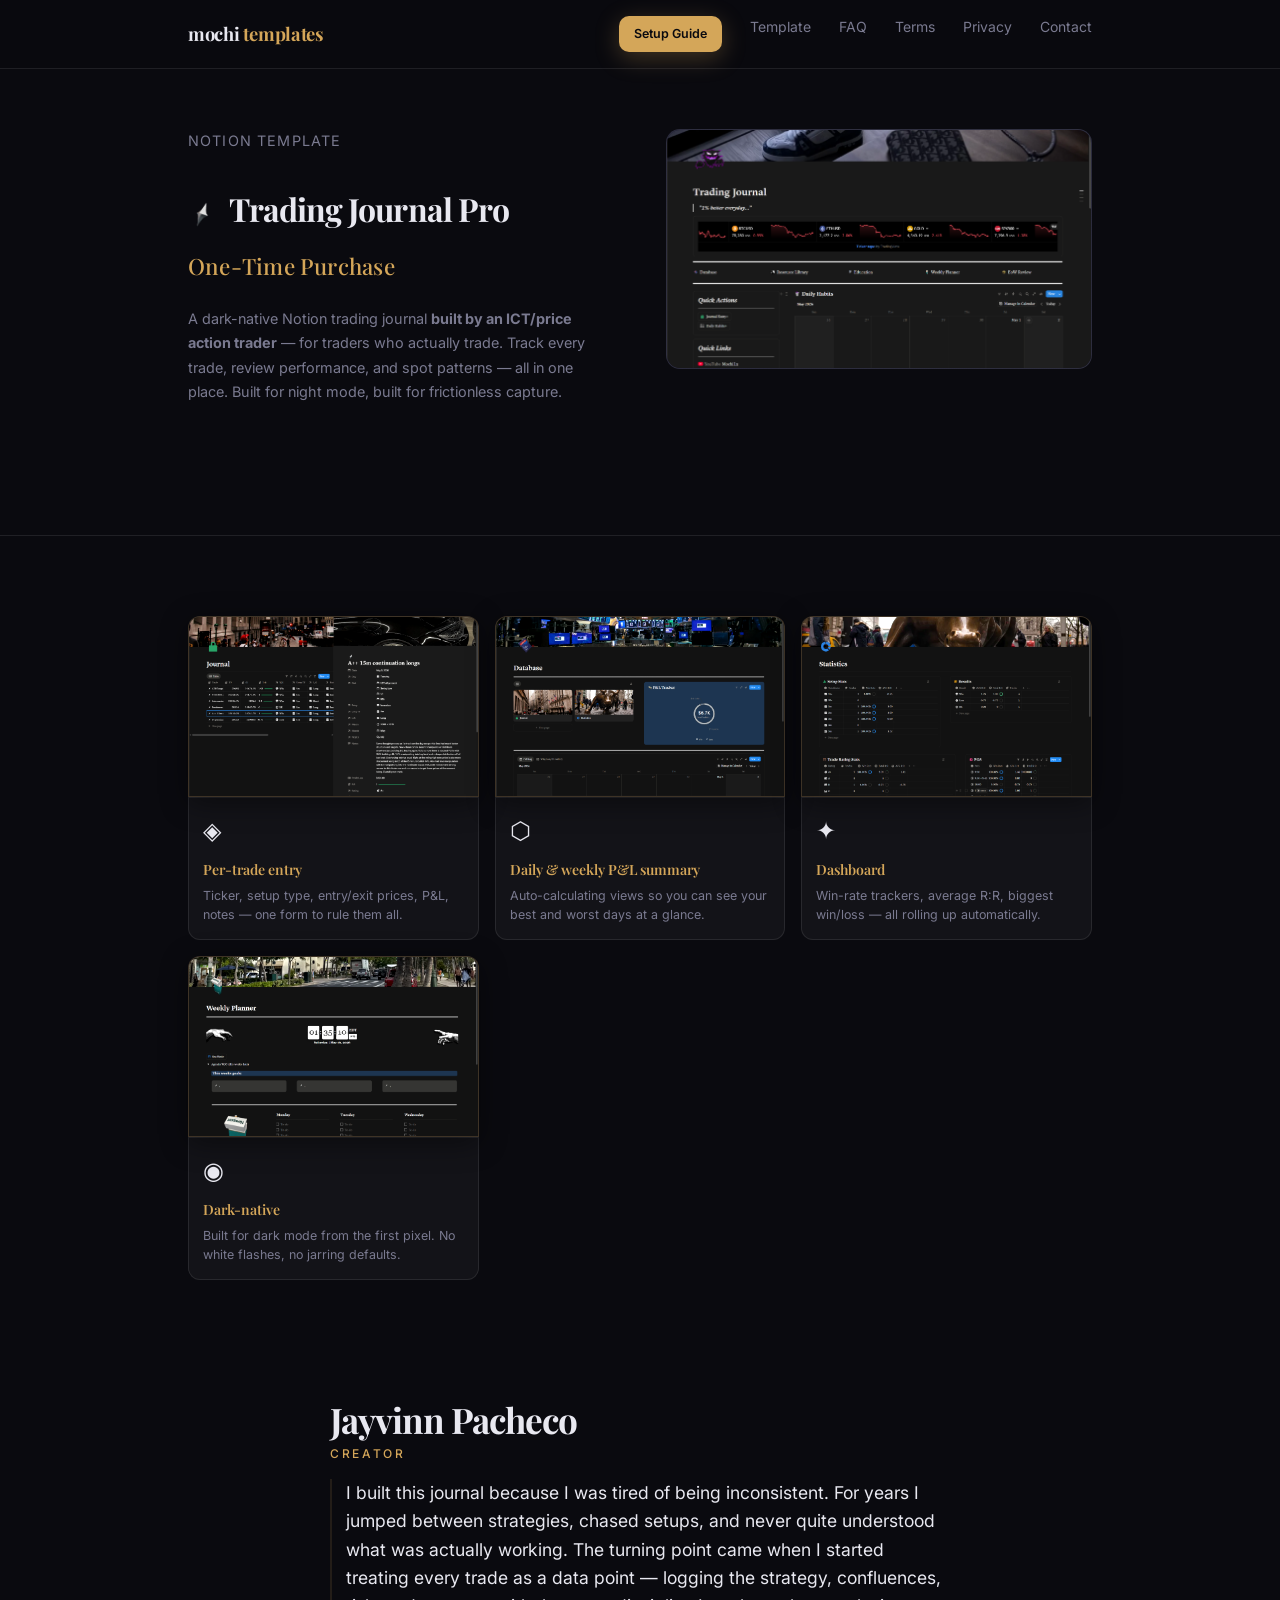
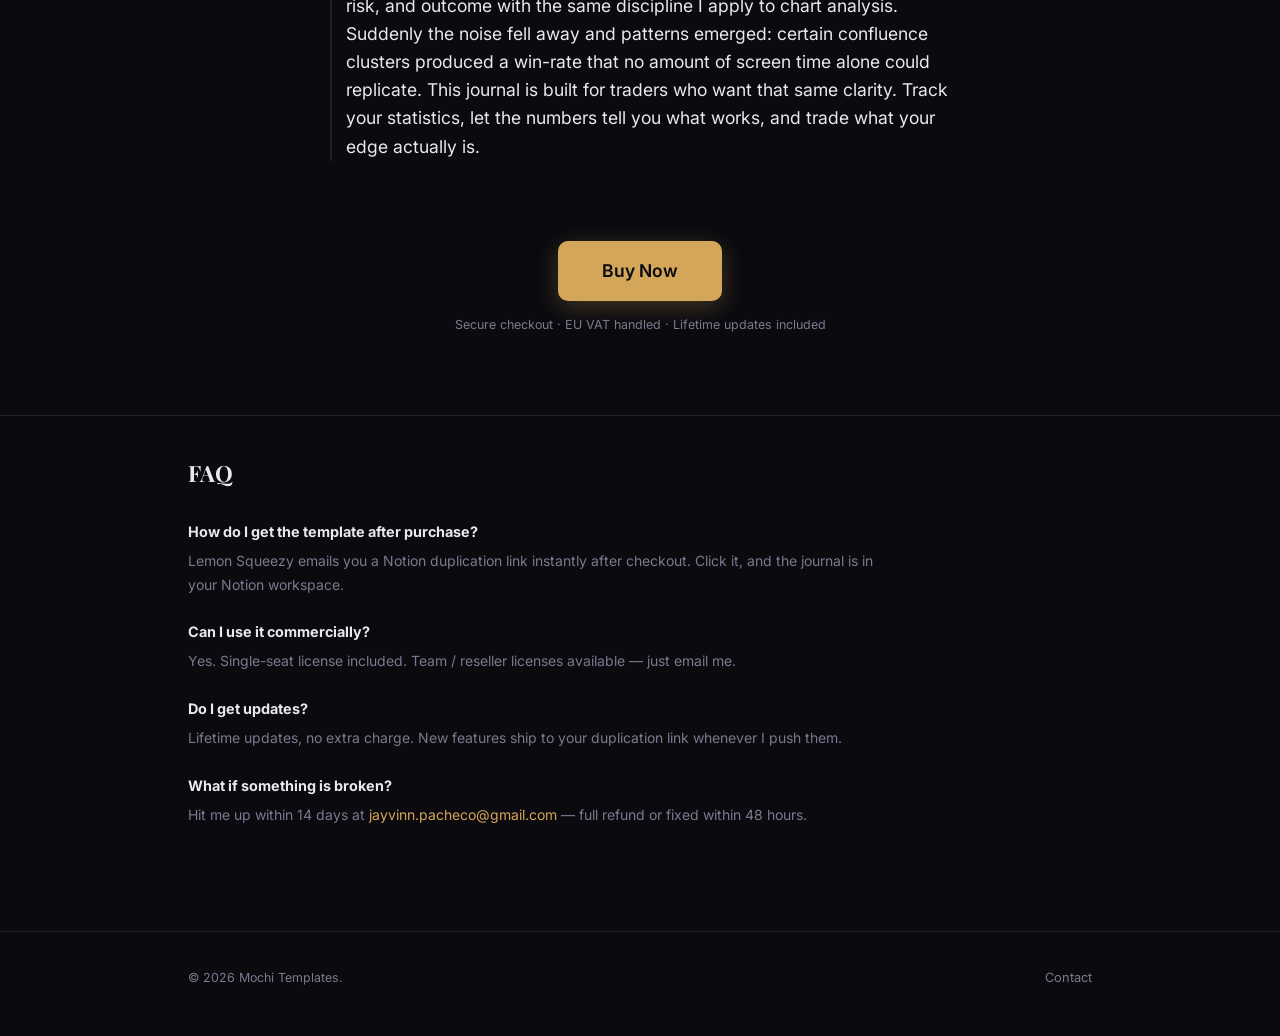
==== commit e2816863: "Fix all root-relative paths to subdirectory-relative for GitHub Pages /index.html: Setup Guide, Temp" ====
--- a/index.html
+++ b/index.html
@@ -16,10 +16,11 @@
   <div class="inner">
     <div class="logo"><a href="/">mochi <span>templates</span></a></div>
     <nav>
-      <a href="/setup-guide.html" class="btn btn-amber" style="padding:8px 15px;font-size:.78rem;">Setup Guide</a>
-      <a href="/product/trading-journal-pro.html">Template</a>
-      <a href="/legal/terms.html">Terms</a>
-      <a href="/legal/privacy.html">Privacy</a>
+      <a href="./setup-guide.html" class="btn btn-amber" style="padding:8px 15px;font-size:.78rem;">Setup Guide</a>
+      <a href="./product/trading-journal-pro.html">Template</a>
+      <a href="./setup-guide.html#faq">FAQ</a>
+      <a href="./legal/terms.html">Terms</a>
+      <a href="./legal/privacy.html">Privacy</a>
       <a href="mailto:jayvinn.pacheco@gmail.com">Contact</a>
     </nav>
   </div>
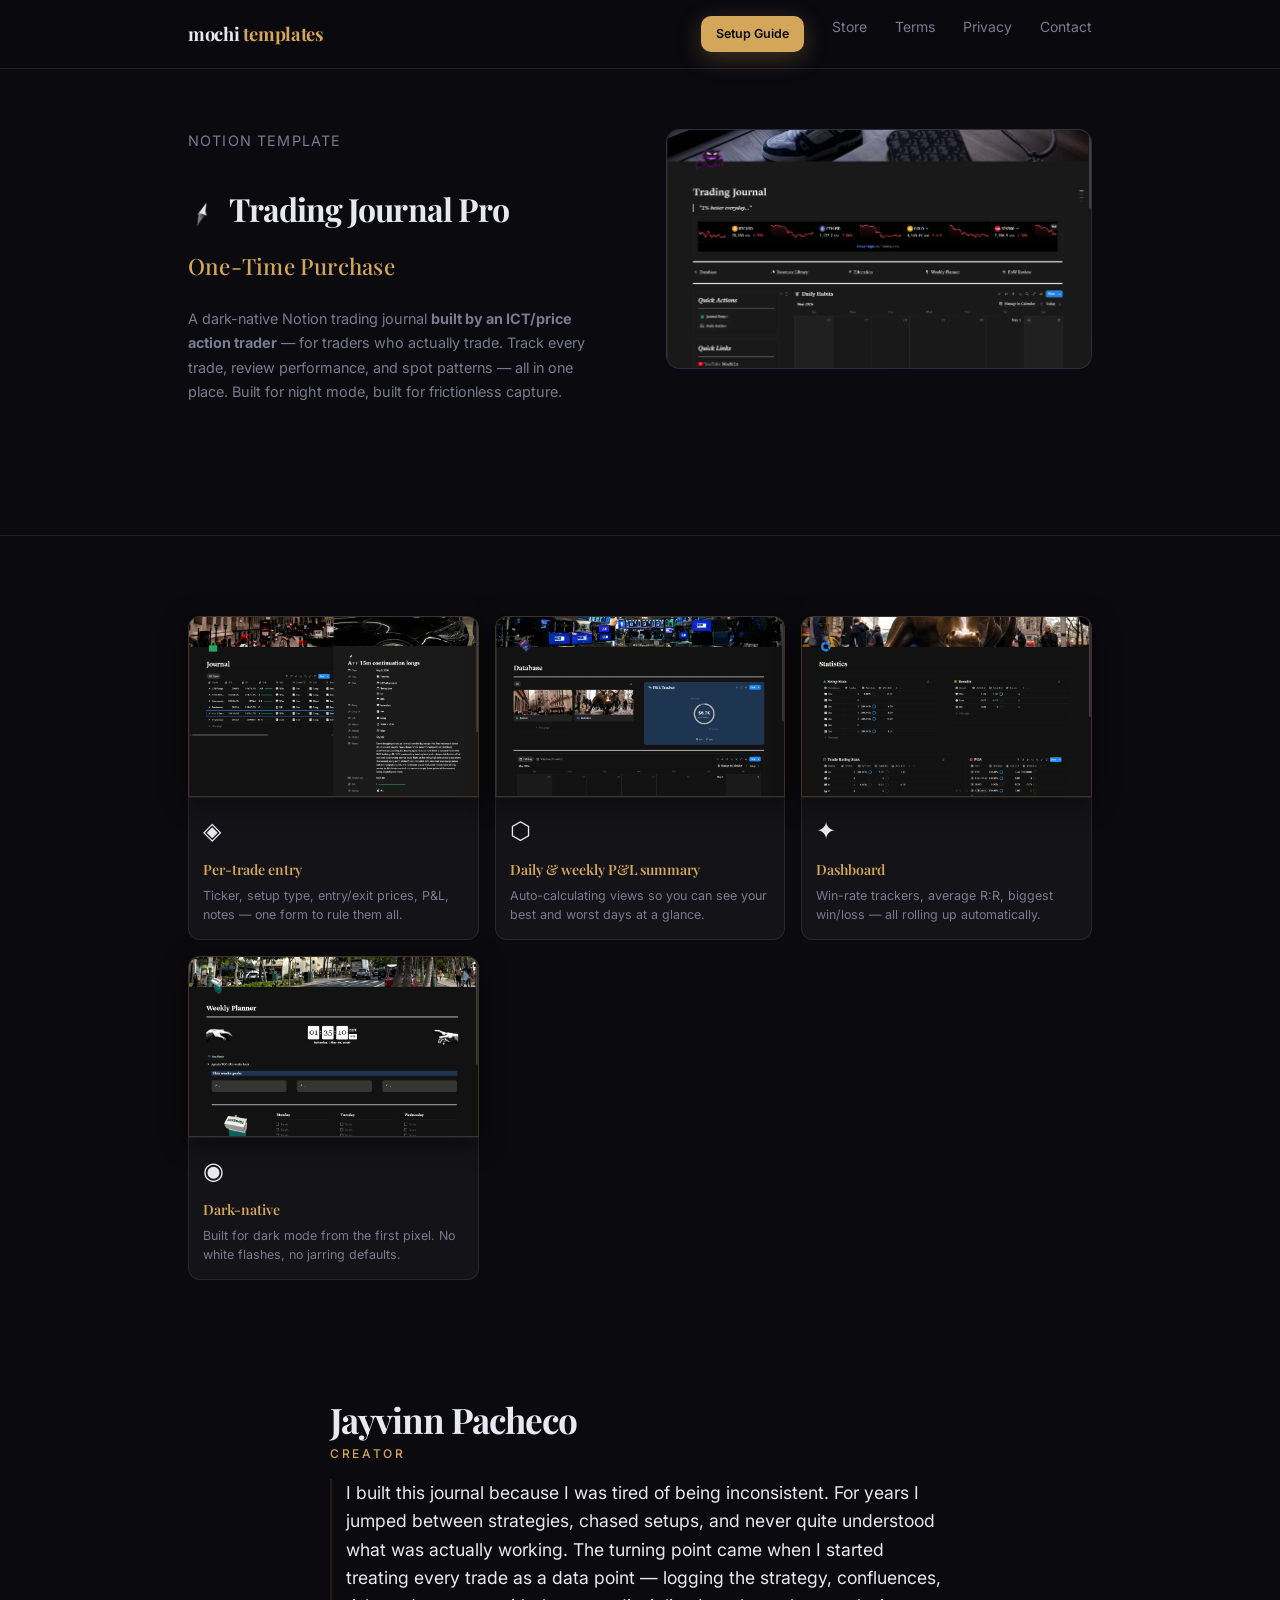
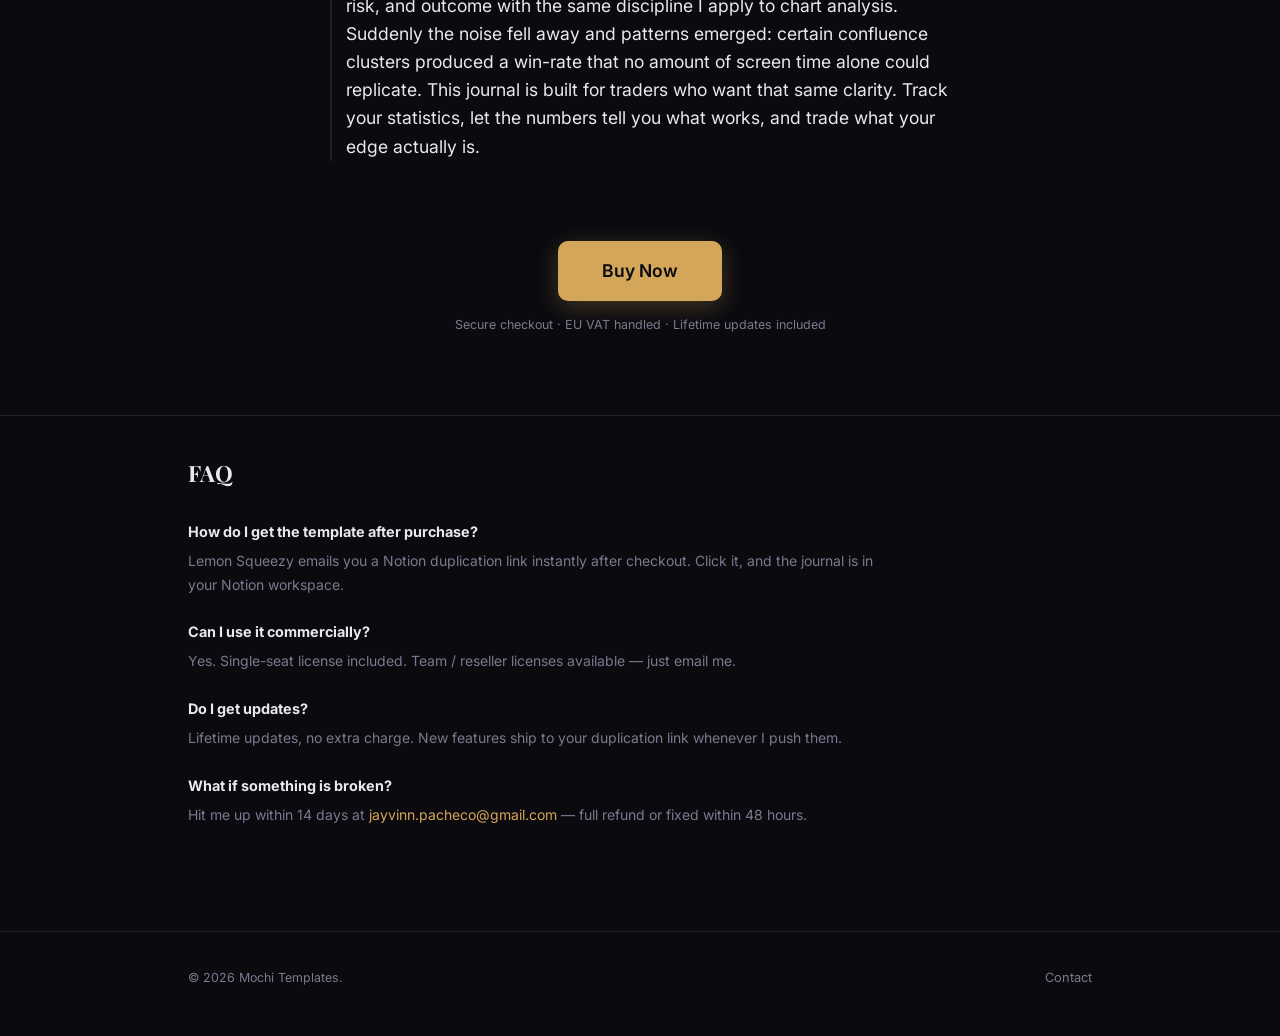
==== commit 919ab034: "Remove Template nav button from all pages (index, setup-guide, terms, privacy)" ====
--- a/index.html
+++ b/index.html
@@ -17,8 +17,7 @@
     <div class="logo"><a href="/">mochi <span>templates</span></a></div>
     <nav>
       <a href="./setup-guide.html" class="btn btn-amber" style="padding:8px 15px;font-size:.78rem;">Setup Guide</a>
-      <a href="./product/trading-journal-pro.html">Template</a>
-      <a href="./setup-guide.html#faq">FAQ</a>
+      <a href="./">Store</a>
       <a href="./legal/terms.html">Terms</a>
       <a href="./legal/privacy.html">Privacy</a>
       <a href="mailto:jayvinn.pacheco@gmail.com">Contact</a>
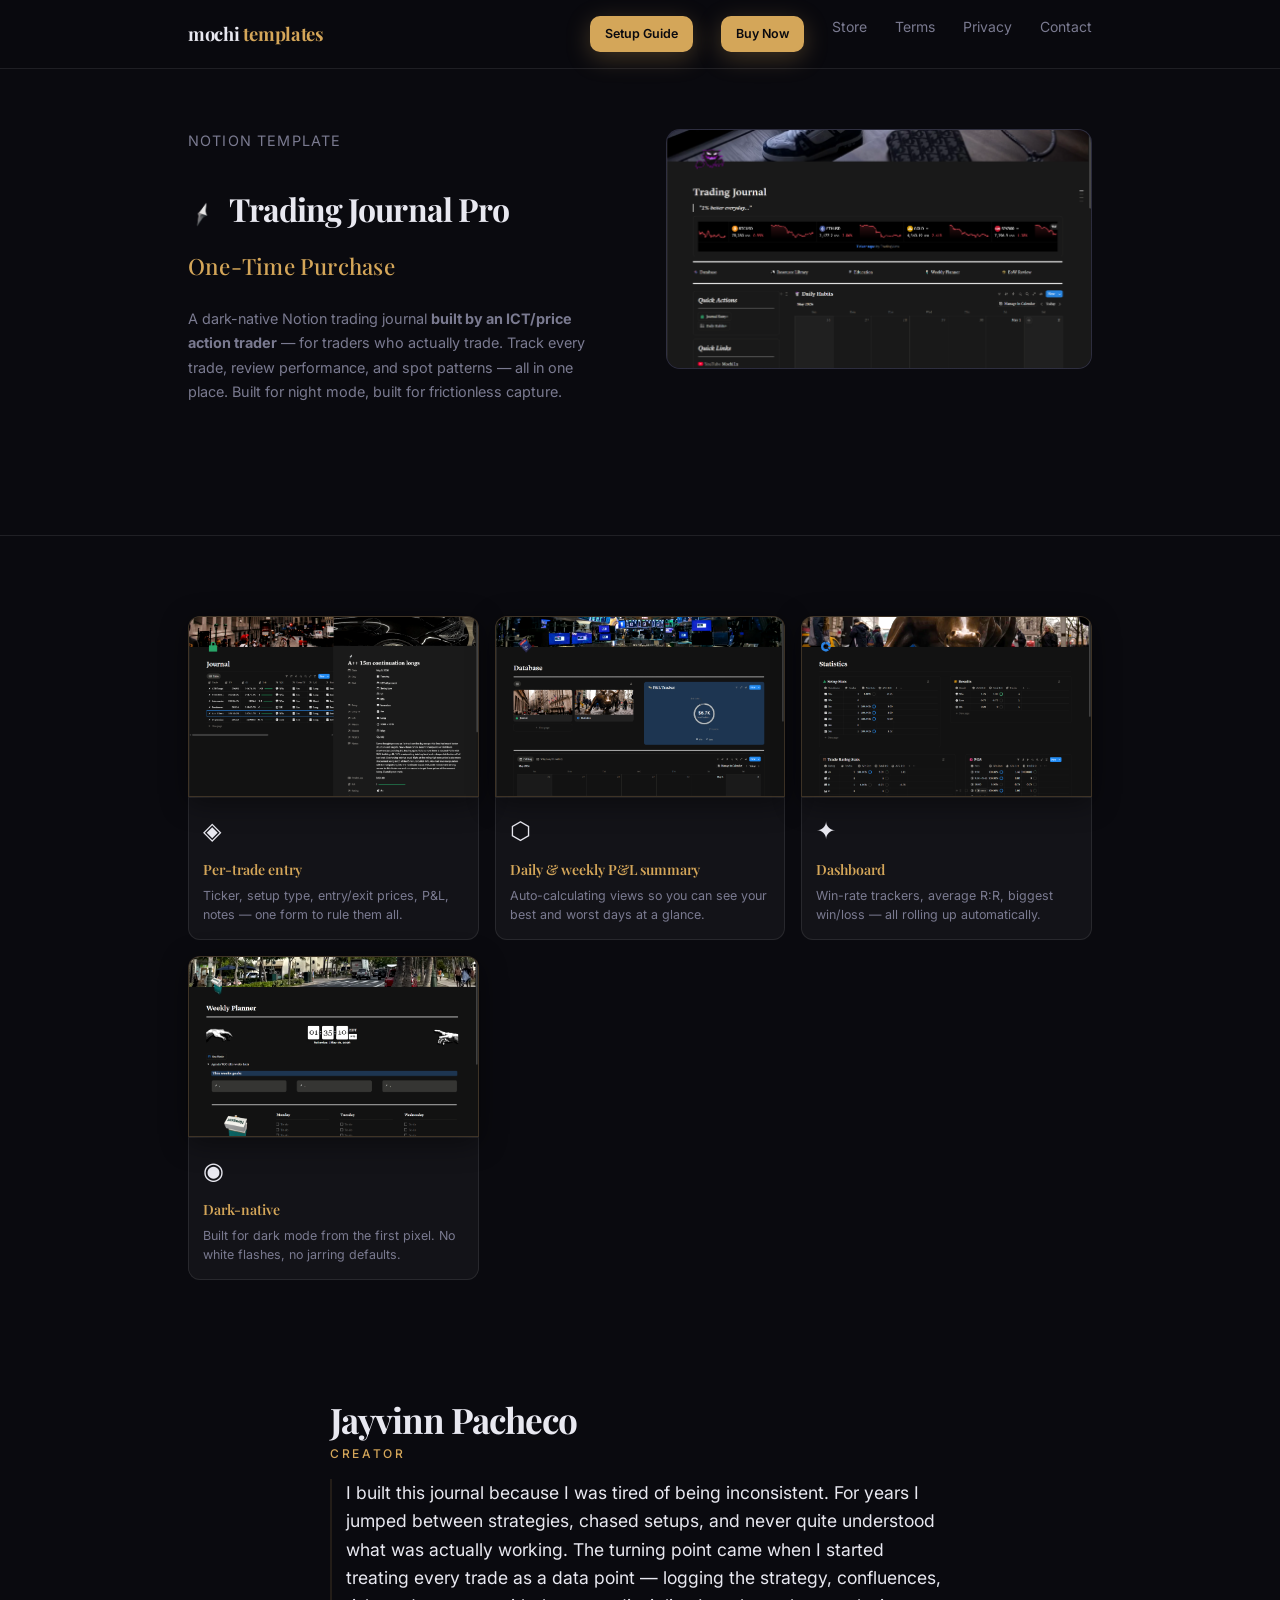
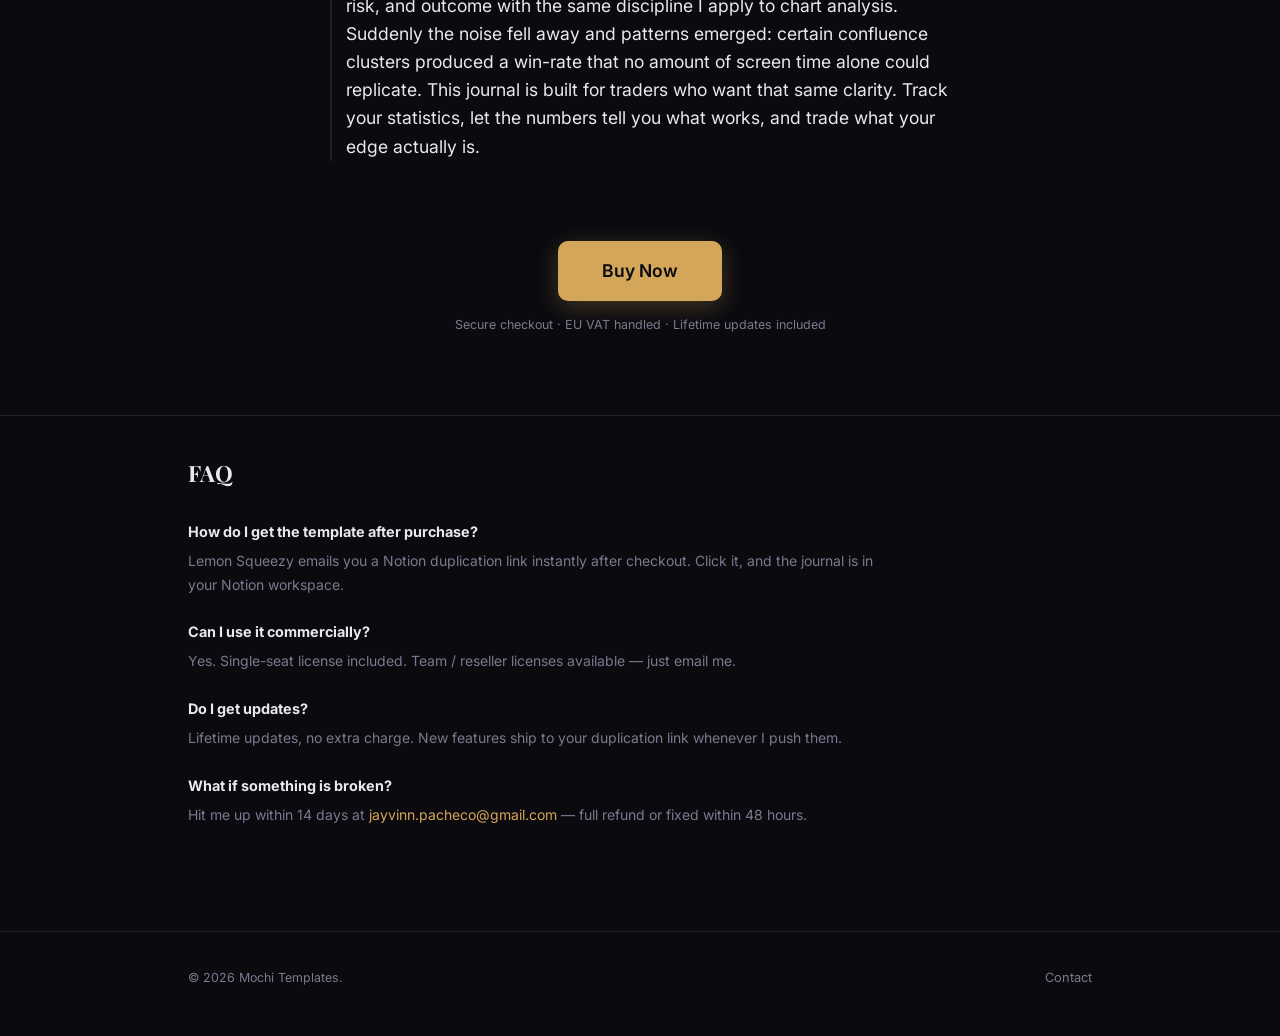
==== commit 4e31fa05: "Add Buy Now button in header nav next to Setup Guide" ====
--- a/index.html
+++ b/index.html
@@ -17,6 +17,7 @@
     <div class="logo"><a href="/">mochi <span>templates</span></a></div>
     <nav>
       <a href="./setup-guide.html" class="btn btn-amber" style="padding:8px 15px;font-size:.78rem;">Setup Guide</a>
+      <a href="https://mochitemplates.lemonsqueezy.com/checkout/buy/52735619-9ce7-4ea7-b6ab-2736a33cb7d8?embed=1" class="lemonsqueezy-button btn btn-amber" style="padding:8px 15px;font-size:.78rem;font-family:var(--body);">Buy Now</a>
       <a href="./">Store</a>
       <a href="./legal/terms.html">Terms</a>
       <a href="./legal/privacy.html">Privacy</a>
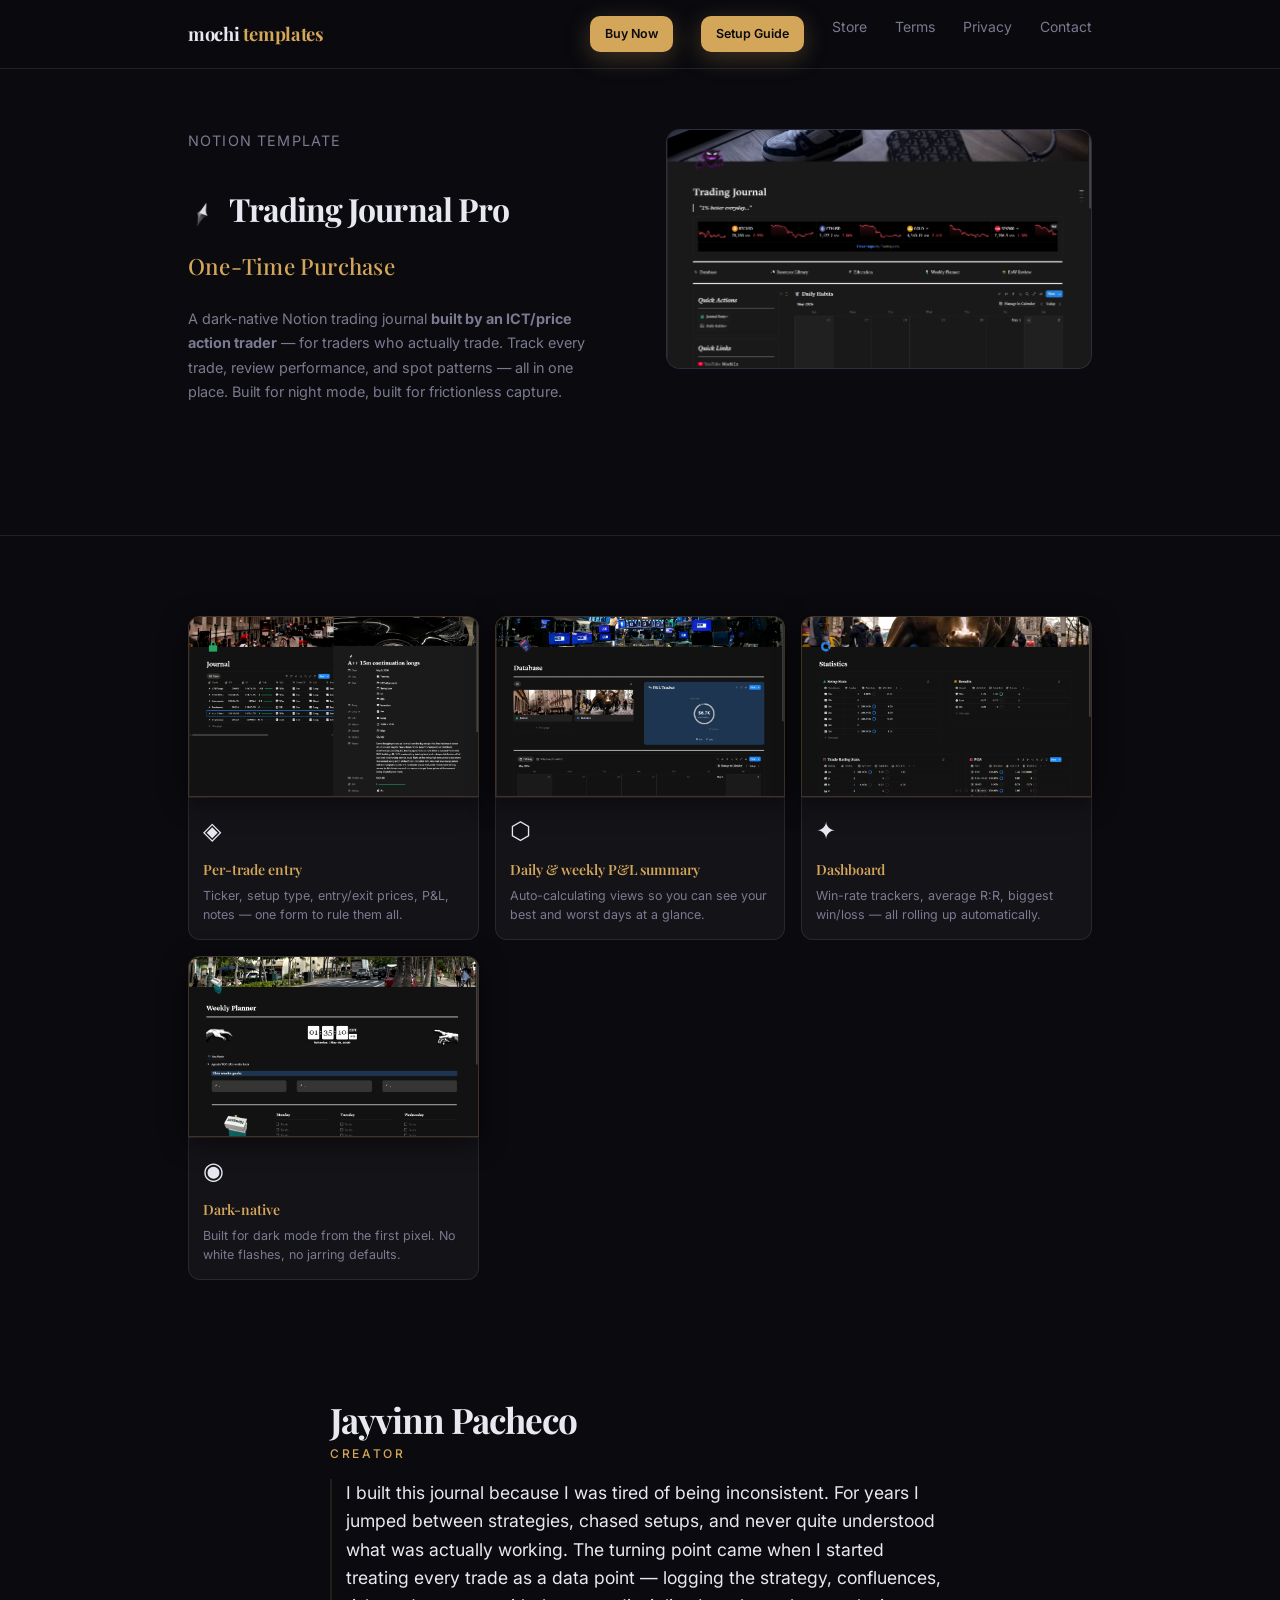
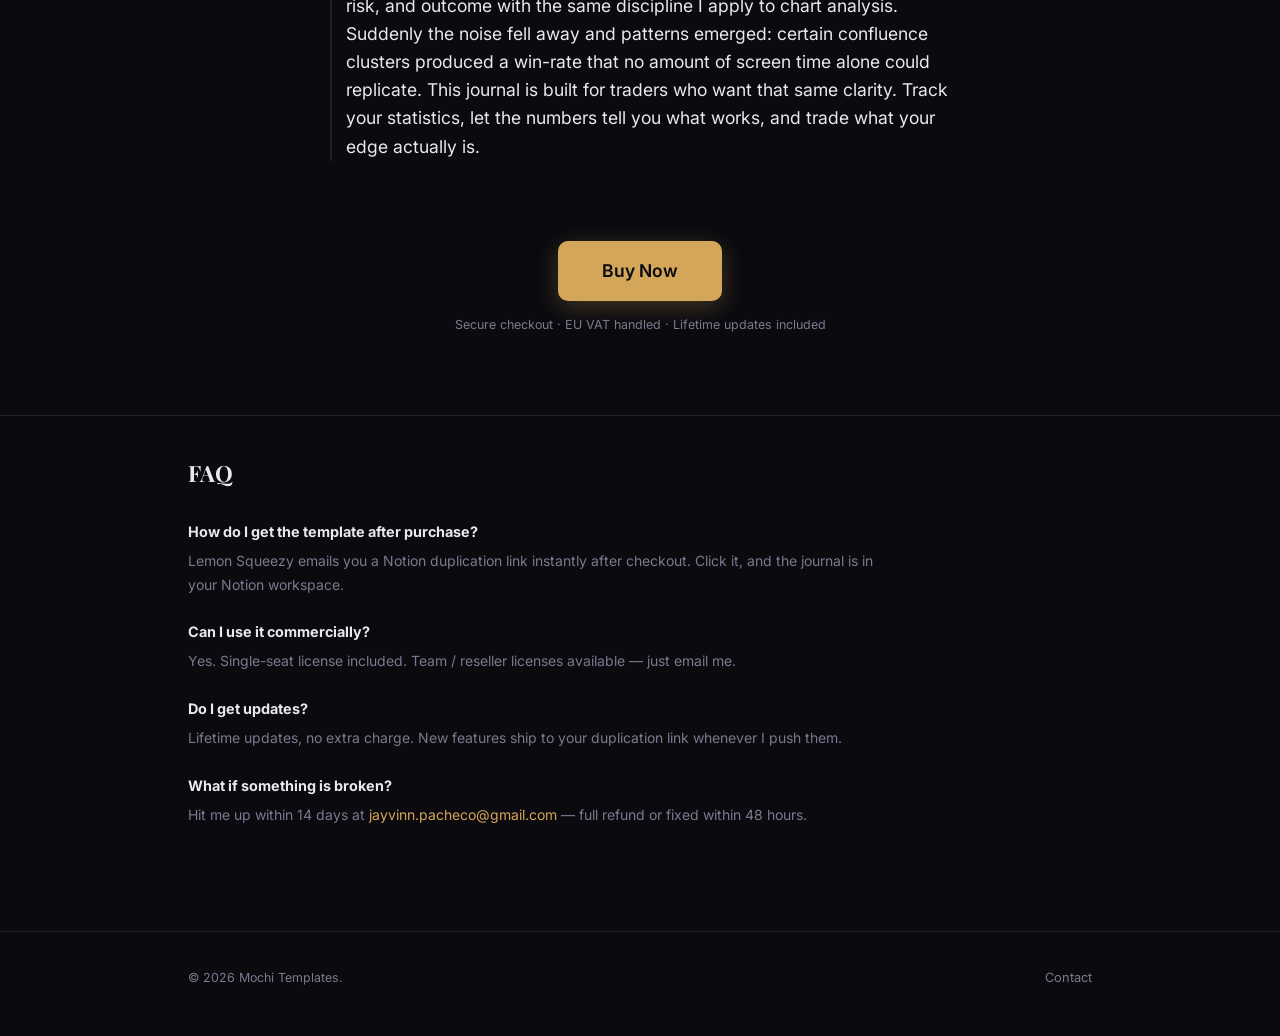
==== commit 477dd7a9: "Swap Buy Now left of Setup Guide in header nav" ====
--- a/index.html
+++ b/index.html
@@ -16,8 +16,8 @@
   <div class="inner">
     <div class="logo"><a href="/">mochi <span>templates</span></a></div>
     <nav>
+      <a href="https://mochitemplates.lemonsqueezy.com/checkout/buy/52735619-9ce7-4ea7-b6ab-2736a33cb7d8?embed=1" class="lemonsqueezy-button btn btn-amber" style="padding:8px 15px;font-size:.78rem;font-family:var(--body);">Buy Now</a>
       <a href="./setup-guide.html" class="btn btn-amber" style="padding:8px 15px;font-size:.78rem;">Setup Guide</a>
-      <a href="https://mochitemplates.lemonsqueezy.com/checkout/buy/52735619-9ce7-4ea7-b6ab-2736a33cb7d8?embed=1" class="lemonsqueezy-button btn btn-amber" style="padding:8px 15px;font-size:.78rem;font-family:var(--body);">Buy Now</a>
       <a href="./">Store</a>
       <a href="./legal/terms.html">Terms</a>
       <a href="./legal/privacy.html">Privacy</a>
